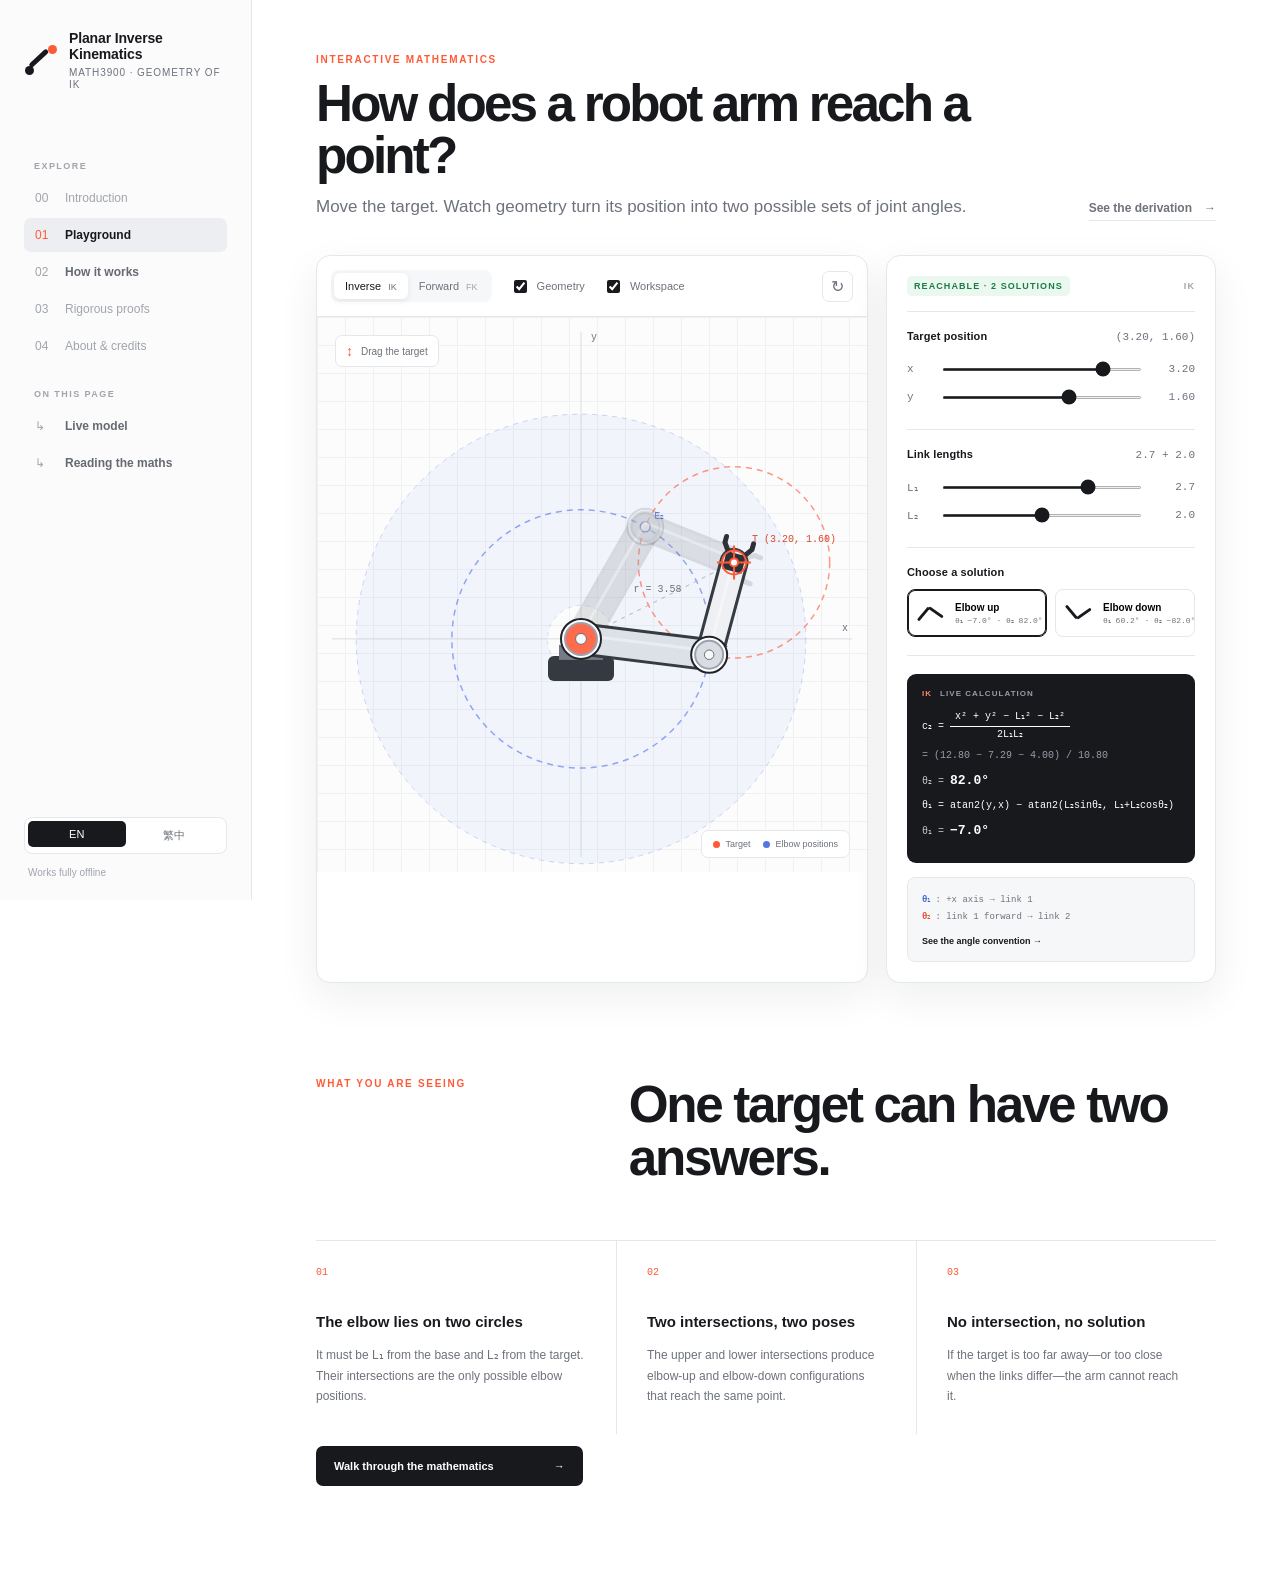
==== index.html @ 6d72e0db "Rebrand as Planar Inverse Kinematics" ====
<!doctype html>
<html lang="en">
<head>
  <meta charset="utf-8">
  <meta name="viewport" content="width=device-width, initial-scale=1">
  <meta name="description" content="An interactive bilingual introduction to forward and inverse kinematics for a 2-DOF planar robot arm.">
  <title>Planar Inverse Kinematics</title>
  <link rel="icon" href="assets/favicon.svg" type="image/svg+xml">
  <link rel="stylesheet" href="assets/styles.css">
</head>
<body data-page="playground">
  <a class="skip-link" href="#main">Skip to content</a>
  <button class="mobile-menu" id="mobileMenu" aria-label="Open navigation" aria-expanded="false">☰</button>
  <aside class="sidebar" id="sidebar">
    <a class="brand" href="index.html" aria-label="Planar Inverse Kinematics home">
      <span class="brand-mark" aria-hidden="true"><i></i><i></i><i></i></span>
      <span><strong data-i18n="brand">Planar Inverse Kinematics</strong><small>MATH3900 · GEOMETRY OF IK</small></span>
    </a>
    <nav class="nav" aria-label="Main navigation">
      <p data-i18n="navExplore">EXPLORE</p>
      <a href="introduction.html"><span>00</span><b><span data-lang-en>Introduction</span><span data-lang-zh>導論</span></b></a>
      <a class="active" href="index.html"><span>01</span><b data-i18n="navPlayground">Playground</b></a>
      <a href="guide.html"><span>02</span><b data-i18n="navGuide">How it works</b></a>
      <a href="proof.html"><span>03</span><b><span data-lang-en>Rigorous proofs</span><span data-lang-zh>嚴謹證明</span></b></a>
      <a href="about.html"><span>04</span><b><span data-lang-en>About &amp; credits</span><span data-lang-zh>關於與鳴謝</span></b></a>
      <p data-i18n="navOnPage">ON THIS PAGE</p>
      <a href="#playground"><span>↳</span><b data-i18n="navLiveModel">Live model</b></a>
      <a href="#reading"><span>↳</span><b data-i18n="navReading">Reading the maths</b></a>
    </nav>
    <div class="sidebar-foot">
      <button class="language-toggle" type="button" data-language-toggle aria-label="Switch language"><span class="selected">EN</span><span>繁中</span></button>
      <p data-i18n="offline">Works fully offline</p>
    </div>
  </aside>

  <main id="main" class="main">
    <header class="hero">
      <div>
        <p class="eyebrow" data-i18n="eyebrow">INTERACTIVE MATHEMATICS</p>
        <h1 data-i18n="homeTitle">How does a robot arm reach a point?</h1>
        <p class="lede" data-i18n="homeLede">Move the target. Watch geometry turn its position into two possible sets of joint angles.</p>
      </div>
      <a class="quiet-link" href="guide.html"><span data-i18n="learnLink">See the derivation</span> <span aria-hidden="true">→</span></a>
    </header>

    <section class="playground" id="playground" aria-label="Robot arm interactive playground">
      <div class="stage-card">
        <div class="stage-toolbar">
          <div class="mode-switch" role="group" aria-label="Kinematics mode">
            <button class="active" id="modeIK" type="button"><span data-i18n="ik">Inverse</span> <small>IK</small></button>
            <button id="modeFK" type="button"><span data-i18n="fk">Forward</span> <small>FK</small></button>
          </div>
          <label class="check-control"><input id="showGeometry" type="checkbox" checked><span data-i18n="geometry">Geometry</span></label>
          <label class="check-control"><input id="showWorkspace" type="checkbox" checked><span data-i18n="workspace">Workspace</span></label>
          <button class="icon-button" id="resetButton" type="button" title="Reset" aria-label="Reset playground">↻</button>
        </div>
        <div class="canvas-wrap" id="canvasWrap">
          <canvas id="robotCanvas" width="900" height="660" aria-label="Interactive two-link robot arm diagram"></canvas>
          <div class="drag-hint" id="dragHint"><span>↕</span> <span data-i18n="dragHint">Drag the target</span></div>
          <div class="canvas-legend">
            <span><i class="dot target"></i><span data-i18n="target">Target</span></span>
            <span><i class="dot elbow"></i><span data-i18n="elbowPositions">Elbow positions</span></span>
          </div>
        </div>
      </div>

      <aside class="control-card">
        <div class="status-line"><span class="status-pill" id="reachStatus" data-i18n="reachable">REACHABLE · 2 SOLUTIONS</span><span id="modeDescriptor">IK</span></div>

        <section class="control-section ik-controls">
          <div class="section-heading"><h2 data-i18n="targetPosition">Target position</h2><output id="targetPair">(3.20, 1.60)</output></div>
          <label class="range-row"><span>x</span><input id="targetX" type="range" min="-4.8" max="4.8" step="0.01" value="3.2"><output id="targetXValue">3.20</output></label>
          <label class="range-row"><span>y</span><input id="targetY" type="range" min="-4.2" max="4.8" step="0.01" value="1.6"><output id="targetYValue">1.60</output></label>
        </section>

        <section class="control-section fk-controls" hidden>
          <div class="section-heading"><h2 data-i18n="jointAngles">Joint angles</h2><output id="anglePair">(−20°, 75°)</output></div>
          <label class="range-row"><span>θ₁</span><input id="theta1" type="range" min="-180" max="180" step="1" value="-20"><output id="theta1Value">−20°</output></label>
          <label class="range-row"><span>θ₂</span><input id="theta2" type="range" min="-180" max="180" step="1" value="75"><output id="theta2Value">75°</output></label>
        </section>

        <section class="control-section">
          <div class="section-heading"><h2 data-i18n="linkLengths">Link lengths</h2><output id="lengthPair">2.7 + 2.0</output></div>
          <label class="range-row"><span>L₁</span><input id="length1" type="range" min="1.2" max="3.2" step="0.1" value="2.7"><output id="length1Value">2.7</output></label>
          <label class="range-row"><span>L₂</span><input id="length2" type="range" min="1.0" max="3.0" step="0.1" value="2.0"><output id="length2Value">2.0</output></label>
        </section>

        <section class="control-section solution-section ik-controls">
          <h2 data-i18n="chooseSolution">Choose a solution</h2>
          <div class="solution-toggle" role="group" aria-label="Inverse kinematics solution">
            <button class="active" id="elbowUp" type="button"><span class="mini-arm up" aria-hidden="true"></span><span><b data-i18n="elbowUp">Elbow up</b><small id="upAngles">θ₁ −6.7° · θ₂ 77.3°</small></span></button>
            <button id="elbowDown" type="button"><span class="mini-arm down" aria-hidden="true"></span><span><b data-i18n="elbowDown">Elbow down</b><small id="downAngles">θ₁ 59.8° · θ₂ −77.3°</small></span></button>
          </div>
        </section>

        <section class="formula-card" aria-live="polite">
          <div class="formula-label"><span id="formulaMode">IK</span><span data-i18n="liveCalculation">LIVE CALCULATION</span></div>
          <div id="ikFormula">
            <p>c₂ = <span class="fraction"><span>x² + y² − L₁² − L₂²</span><span>2L₁L₂</span></span></p>
            <p class="substitution" id="c2Substitution">= (12.80 − 7.29 − 4.00) / 10.80</p>
            <p class="result">θ₂ = <strong id="theta2Result">77.3°</strong></p>
            <p>θ₁ = atan2(y,x) − atan2(L₂sinθ₂, L₁+L₂cosθ₂)</p>
            <p class="result">θ₁ = <strong id="theta1Result">−6.7°</strong></p>
          </div>
          <div id="fkFormula" hidden>
            <p>x = L₁cosθ₁ + L₂cos(θ₁+θ₂)</p>
            <p class="substitution" id="xSubstitution"></p>
            <p>y = L₁sinθ₁ + L₂sin(θ₁+θ₂)</p>
            <p class="result">(x, y) = <strong id="xyResult"></strong></p>
          </div>
        </section>
        <div class="playground-angle-key">
          <p><b class="math-blue">θ₁</b><span data-lang-en>: +x axis → link 1</span><span data-lang-zh>：正 x 軸 → 第一段連桿</span></p>
          <p><b class="math-orange">θ₂</b><span data-lang-en>: link 1 forward → link 2</span><span data-lang-zh>：第一段向前方向 → 第二段連桿</span></p>
          <a href="guide.html#convention"><span data-lang-en>See the angle convention →</span><span data-lang-zh>查看完整角度定義 →</span></a>
        </div>
      </aside>
    </section>

    <section class="reading-section" id="reading">
      <div><p class="eyebrow" data-i18n="whatSeeing">WHAT YOU ARE SEEING</p><h2 data-i18n="oneTargetTitle">One target can have two answers.</h2></div>
      <div class="reading-grid">
        <article><span class="number">01</span><h3 data-i18n="circleOneTitle">The elbow lies on two circles</h3><p data-i18n="circleOneText">It must be L₁ from the base and L₂ from the target. Their intersections are the only possible elbow positions.</p></article>
        <article><span class="number">02</span><h3 data-i18n="circleTwoTitle">Two intersections, two poses</h3><p data-i18n="circleTwoText">The upper and lower intersections produce elbow-up and elbow-down configurations that reach the same point.</p></article>
        <article><span class="number">03</span><h3 data-i18n="circleThreeTitle">No intersection, no solution</h3><p data-i18n="circleThreeText">If the target is too far away—or too close when the links differ—the arm cannot reach it.</p></article>
      </div>
      <a class="primary-link" href="guide.html"><span data-i18n="walkthrough">Walk through the mathematics</span><span>→</span></a>
    </section>
  </main>

  <script src="assets/i18n.js"></script>
  <script src="assets/kinematics.js"></script>
  <script src="assets/playground.js"></script>
</body>
</html>
---- assets/styles.css ----
:root {
  --ink: #17191d;
  --muted: #6d727b;
  --line: #e5e7eb;
  --soft: #f6f7f8;
  --paper: #ffffff;
  --accent: #ff5a36;
  --accent-soft: #fff0eb;
  --blue: #5475e8;
  --blue-soft: #edf1ff;
  --sidebar: 252px;
  --radius: 14px;
  --shadow: 0 14px 40px rgba(20, 24, 35, .07);
  font-family: Inter, ui-sans-serif, -apple-system, BlinkMacSystemFont, "Segoe UI", sans-serif;
  color: var(--ink);
  background: var(--paper);
  font-synthesis: none;
}
* { box-sizing: border-box; }
html { scroll-behavior: smooth; }
body { margin: 0; min-width: 320px; background: var(--paper); }
[data-lang-zh] { display: none; }
html[lang^="zh"] [data-lang-en] { display: none; }
html[lang^="zh"] [data-lang-zh] { display: revert; }
html[lang^="en"] [data-lang-zh] { display: none; }
button, input { font: inherit; }
button, a { -webkit-tap-highlight-color: transparent; }
a { color: inherit; }
.skip-link { position: fixed; left: 12px; top: -80px; z-index: 100; padding: 10px 14px; background: var(--ink); color: white; border-radius: 7px; transition: top .2s; }
.skip-link:focus { top: 12px; }
.sidebar { position: fixed; inset: 0 auto 0 0; z-index: 20; width: var(--sidebar); display: flex; flex-direction: column; padding: 30px 24px 22px; border-right: 1px solid var(--line); background: #fbfbfc; }
.brand { display: flex; gap: 12px; align-items: center; text-decoration: none; line-height: 1.15; }
.brand strong { display: block; font-size: 14px; letter-spacing: -.01em; }
.brand small { display: block; margin-top: 5px; color: var(--muted); font-size: 10px; letter-spacing: .09em; }
.brand-mark { position: relative; display: block; width: 33px; height: 33px; flex: 0 0 33px; }
.brand-mark i { position: absolute; display: block; background: var(--ink); border-radius: 99px; }
.brand-mark i:nth-child(1) { width: 9px; height: 9px; left: 1px; bottom: 2px; }
.brand-mark i:nth-child(2) { width: 24px; height: 5px; left: 6px; bottom: 8px; transform: rotate(-43deg); transform-origin: left center; }
.brand-mark i:nth-child(3) { width: 9px; height: 9px; right: 0; top: 1px; background: var(--accent); }
.nav { margin-top: 45px; }
.nav p { margin: 26px 10px 10px; color: #a0a4ac; font-size: 9px; font-weight: 750; letter-spacing: .16em; }
.nav a { display: flex; align-items: center; gap: 12px; margin: 3px 0; padding: 10px 11px; color: #656a72; border-radius: 7px; text-decoration: none; font-size: 12px; }
.nav a span { width: 18px; color: #a0a4ac; font-weight: 500; }
.nav a b { font-weight: 600; }
.nav a:hover { color: var(--ink); background: #f0f1f3; }
.nav a.active { color: var(--ink); background: #eceef1; }
.nav a.active span { color: var(--accent); }
.sidebar-foot { margin-top: auto; }
.sidebar-foot p { margin: 13px 4px 0; color: #a0a4ac; font-size: 10px; }
.language-toggle { display: grid; grid-template-columns: 1fr 1fr; width: 100%; padding: 3px; border: 1px solid var(--line); border-radius: 8px; background: white; color: var(--muted); cursor: pointer; }
.language-toggle span { padding: 7px 4px; border-radius: 5px; font-size: 11px; }
.language-toggle .selected { background: var(--ink); color: white; }
.mobile-menu { display: none; position: fixed; top: 14px; left: 14px; z-index: 30; width: 40px; height: 40px; border: 1px solid var(--line); border-radius: 9px; background: white; cursor: pointer; }
.main { margin-left: var(--sidebar); min-height: 100vh; padding: 54px clamp(28px, 5vw, 76px) 80px; }
.hero { display: flex; align-items: flex-end; justify-content: space-between; gap: 34px; max-width: 1260px; margin: 0 auto 34px; }
.eyebrow { margin: 0 0 13px; color: var(--accent); font-size: 10px; font-weight: 800; letter-spacing: .17em; }
h1, h2, h3, p { margin-top: 0; }
h1 { margin-bottom: 12px; max-width: 760px; font-size: clamp(36px, 4vw, 59px); line-height: 1.01; letter-spacing: -.055em; }
.lede { max-width: 680px; margin-bottom: 0; color: var(--muted); font-size: 17px; line-height: 1.65; }
.quiet-link { display: inline-flex; gap: 12px; align-items: center; flex: 0 0 auto; padding-bottom: 5px; color: var(--muted); font-size: 12px; font-weight: 650; text-decoration: none; border-bottom: 1px solid var(--line); }
.quiet-link:hover { color: var(--ink); border-color: var(--ink); }
.playground { display: grid; grid-template-columns: minmax(0, 1.55fr) minmax(330px, .8fr); gap: 18px; max-width: 1260px; margin: 0 auto; }
.stage-card, .control-card { border: 1px solid var(--line); border-radius: var(--radius); background: white; overflow: hidden; box-shadow: var(--shadow); }
.stage-card { min-width: 0; }
.stage-toolbar { display: flex; gap: 18px; align-items: center; min-height: 61px; padding: 10px 14px; border-bottom: 1px solid var(--line); }
.mode-switch { display: flex; padding: 3px; border-radius: 8px; background: var(--soft); }
.mode-switch button { padding: 7px 11px; border: 0; border-radius: 6px; background: transparent; color: var(--muted); font-size: 11px; cursor: pointer; }
.mode-switch button small { margin-left: 4px; font-size: 9px; opacity: .6; }
.mode-switch button.active { background: white; color: var(--ink); box-shadow: 0 2px 6px rgba(0,0,0,.08); }
.check-control { display: flex; gap: 7px; align-items: center; color: var(--muted); font-size: 11px; cursor: pointer; }
.check-control input { accent-color: var(--ink); }
.icon-button { margin-left: auto; width: 31px; height: 31px; border: 1px solid var(--line); border-radius: 7px; background: white; color: var(--muted); cursor: pointer; }
.icon-button:hover { color: var(--ink); border-color: #b5b8bd; }
.canvas-wrap { position: relative; min-height: 555px; background-color: #fcfcfd; background-image: linear-gradient(#f0f1f3 1px, transparent 1px), linear-gradient(90deg, #f0f1f3 1px, transparent 1px); background-size: 28px 28px; }
#robotCanvas { display: block; width: 100%; height: 555px; touch-action: none; cursor: crosshair; }
.drag-hint { position: absolute; top: 18px; left: 18px; display: flex; gap: 8px; align-items: center; padding: 7px 10px; border: 1px solid var(--line); border-radius: 7px; background: rgba(255,255,255,.9); color: var(--muted); font-size: 10px; pointer-events: none; }
.drag-hint span:first-child { color: var(--accent); font-size: 14px; }
.canvas-legend { position: absolute; right: 17px; bottom: 14px; display: flex; gap: 13px; padding: 8px 11px; border: 1px solid var(--line); border-radius: 7px; background: rgba(255,255,255,.9); color: var(--muted); font-size: 9px; }
.canvas-legend > span { display: flex; gap: 5px; align-items: center; }
.dot { display: inline-block; width: 7px; height: 7px; border-radius: 50%; }
.dot.target { background: var(--accent); }
.dot.elbow { background: var(--blue); }
.control-card { padding: 20px; }
.status-line { display: flex; align-items: center; justify-content: space-between; padding-bottom: 15px; border-bottom: 1px solid var(--line); color: #a0a4ac; font-size: 9px; font-weight: 750; letter-spacing: .12em; }
.status-pill { padding: 5px 7px; border-radius: 5px; background: #eaf8ef; color: #1b7d43; }
.status-pill.unreachable { background: #fff0ec; color: #c94120; }
.status-pill.tangent { background: #fff7db; color: #946b00; }
.control-section { padding: 18px 0; border-bottom: 1px solid var(--line); }
.section-heading { display: flex; justify-content: space-between; align-items: baseline; margin-bottom: 12px; }
.section-heading h2, .control-section > h2 { margin: 0; font-size: 11px; letter-spacing: .01em; }
.section-heading output { color: var(--muted); font: 11px ui-monospace, SFMono-Regular, Menlo, monospace; }
.range-row { display: grid; grid-template-columns: 25px 1fr 47px; gap: 8px; align-items: center; min-height: 28px; color: var(--muted); font: 11px ui-monospace, SFMono-Regular, Menlo, monospace; }
.range-row output { text-align: right; }
input[type="range"] { width: 100%; height: 3px; accent-color: var(--ink); cursor: pointer; }
.solution-toggle { display: grid; grid-template-columns: 1fr 1fr; gap: 8px; margin-top: 11px; }
.solution-toggle button { display: flex; align-items: center; gap: 8px; min-width: 0; padding: 9px 8px; border: 1px solid var(--line); border-radius: 8px; background: white; text-align: left; cursor: pointer; }
.solution-toggle button.active { border-color: var(--ink); box-shadow: inset 0 0 0 1px var(--ink); }
.solution-toggle b { display: block; font-size: 10px; }
.solution-toggle small { display: block; margin-top: 3px; overflow: hidden; color: var(--muted); font: 8px ui-monospace, monospace; white-space: nowrap; text-overflow: ellipsis; }
.mini-arm { position: relative; width: 31px; height: 28px; flex: 0 0 31px; }
.mini-arm::before, .mini-arm::after { content: ""; position: absolute; left: 2px; bottom: 5px; width: 17px; height: 3px; border-radius: 4px; background: var(--ink); transform-origin: left; }
.mini-arm::before { transform: rotate(-50deg); }
.mini-arm::after { left: 13px; bottom: 18px; transform: rotate(35deg); }
.mini-arm.down { transform: scaleY(-1); }
.formula-card { margin-top: 18px; padding: 15px; border-radius: 9px; background: var(--ink); color: white; }
.formula-label { display: flex; gap: 8px; margin-bottom: 13px; color: #989da7; font-size: 8px; font-weight: 750; letter-spacing: .13em; }
.formula-label span:first-child { color: #ff856c; }
.formula-card p { margin: 7px 0; font: 10px/1.55 ui-monospace, SFMono-Regular, Menlo, monospace; }
.formula-card .substitution { color: #989da7; }
.formula-card .result { color: #c7cad0; }
.formula-card strong { color: white; font-size: 13px; }
.playground-angle-key { margin-top: 14px; padding: 13px 14px; border: 1px solid var(--line); border-radius: 8px; background: var(--soft); }
.playground-angle-key p { margin: 3px 0; color: var(--muted); font: 9px/1.55 ui-monospace, monospace; }
.playground-angle-key b { margin-right: 4px; }
.playground-angle-key a { display: inline-block; margin-top: 8px; color: var(--ink); font-size: 9px; font-weight: 700; text-decoration: none; }
.playground-angle-key a:hover { text-decoration: underline; }
.fraction { display: inline-flex; vertical-align: middle; flex-direction: column; text-align: center; line-height: 1.25; }
.fraction span:first-child { padding: 0 5px 2px; border-bottom: 1px solid currentColor; }
.fraction span:last-child { padding-top: 2px; }
.reading-section { max-width: 1260px; margin: 95px auto 0; }
.reading-section > div:first-child { display: grid; grid-template-columns: .65fr 1.35fr; align-items: start; gap: 30px; }
.reading-section h2 { max-width: 680px; margin: 0; font-size: clamp(30px, 4vw, 52px); line-height: 1.05; letter-spacing: -.045em; }
.reading-grid { display: grid; grid-template-columns: repeat(3, 1fr); gap: 0; margin-top: 55px; border-top: 1px solid var(--line); }
.reading-grid article { padding: 26px 30px 28px 0; }
.reading-grid article + article { padding-left: 30px; border-left: 1px solid var(--line); }
.reading-grid .number { display: block; margin-bottom: 35px; color: var(--accent); font: 10px ui-monospace, monospace; }
.reading-grid h3 { font-size: 15px; }
.reading-grid p { margin: 0; color: var(--muted); font-size: 12px; line-height: 1.7; }
.primary-link { display: inline-flex; gap: 60px; align-items: center; margin-top: 12px; padding: 14px 18px; background: var(--ink); color: white; border-radius: 7px; text-decoration: none; font-size: 11px; font-weight: 650; }
.primary-link:hover { background: #34373d; }

/* Introduction */
.intro-main { padding-top: 66px; }
.intro-hero, .intro-section, .intro-credits { max-width: 1100px; margin-right: auto; margin-left: auto; }
.intro-hero { display: grid; grid-template-columns: minmax(0, 1fr) minmax(420px, .92fr); gap: clamp(38px, 6vw, 76px); align-items: center; padding-bottom: 82px; border-bottom: 1px solid var(--line); }
.intro-hero h1 { max-width: 690px; font-size: clamp(43px, 5vw, 66px); }
.intro-hero .lede { font-size: 16px; }
.intro-actions { display: flex; flex-wrap: wrap; gap: 18px; align-items: center; margin-top: 29px; }
.intro-actions .primary-link { margin-top: 0; }
.intro-actions .quiet-link { padding: 13px 2px 8px; }
.intro-hero-media { overflow: hidden; margin: 0; border: 1px solid var(--line); border-radius: 14px; background: white; box-shadow: var(--shadow); }
.intro-hero-media img { display: block; width: 100%; aspect-ratio: 16 / 10; object-fit: cover; }
.intro-hero-media figcaption, .scope-figure figcaption { padding: 13px 16px; color: var(--muted); font-size: 9px; line-height: 1.55; }
.intro-section { padding: 88px 0; border-bottom: 1px solid var(--line); }
.intro-section-heading { max-width: 800px; margin-bottom: 40px; }
.intro-section-heading h2, .scope-copy h2 { margin: 0; font-size: clamp(31px, 4vw, 48px); line-height: 1.06; letter-spacing: -.045em; }
.why-grid { display: grid; grid-template-columns: repeat(3, 1fr); border-top: 1px solid var(--line); }
.why-grid article { padding: 25px 28px 3px 0; }
.why-grid article + article { padding-left: 28px; border-left: 1px solid var(--line); }
.intro-number { display: block; margin-bottom: 38px; color: var(--accent); font: 10px ui-monospace, monospace; }
.why-grid h3 { font-size: 16px; }
.why-grid p { color: var(--muted); font-size: 12px; line-height: 1.72; }
.kinematics-compare { display: grid; grid-template-columns: 1fr 1fr; gap: 16px; }
.kinematics-card { position: relative; overflow: hidden; padding: 29px; border: 1px solid var(--line); border-radius: 12px; background: white; box-shadow: var(--shadow); }
.kinematics-card::before { content: ""; position: absolute; inset: 0 auto 0 0; width: 3px; background: var(--blue); }
.kinematics-card.ik-card::before { background: var(--accent); }
.kinematics-tag { display: inline-block; margin-bottom: 29px; color: var(--muted); font-size: 8px; font-weight: 800; letter-spacing: .13em; }
.kinematics-card h3 { font-size: 25px; letter-spacing: -.035em; }
.kinematics-card .mapping { display: flex; gap: 17px; align-items: center; margin: 24px 0; padding: 21px; border-radius: 9px; background: var(--soft); }
.kinematics-card .mapping b { font: 16px Georgia, serif; }
.kinematics-card .mapping span { color: var(--accent); }
.kinematics-card > p:not(.question) { color: var(--muted); font-size: 12px; line-height: 1.72; }
.kinematics-card .question { margin: 25px 0 0; padding-top: 16px; border-top: 1px solid var(--line); font: 13px Georgia, serif; }
.ik-importance { margin-top: 17px; padding: 22px 25px; border-left: 3px solid #7b5bc7; background: #f7f4fd; }
.ik-importance strong { font-size: 13px; }
.ik-importance p { max-width: 900px; margin: 8px 0 0; color: #655c79; font-size: 12px; line-height: 1.7; }
.robot-workflow { display: grid; grid-template-columns: 1fr auto 1fr auto 1fr auto 1fr auto 1fr; gap: 9px; align-items: center; }
.robot-workflow > i { color: #afb3ba; font-style: normal; }
.robot-workflow article { min-height: 145px; padding: 17px; border: 1px solid var(--line); border-radius: 9px; background: white; }
.robot-workflow article.active { border-color: #f2b8aa; background: #fff7f5; }
.robot-workflow article > span { display: grid; place-items: center; width: 23px; height: 23px; margin-bottom: 20px; border-radius: 50%; background: var(--soft); color: var(--muted); font: 9px ui-monospace, monospace; }
.robot-workflow article.active > span { background: var(--accent-soft); color: var(--accent); }
.robot-workflow small { display: block; margin-bottom: 6px; color: var(--accent); font-size: 7px; font-weight: 800; letter-spacing: .12em; }
.robot-workflow b { display: block; min-height: 31px; font-size: 11px; line-height: 1.35; }
.robot-workflow code { display: block; margin-top: 10px; color: var(--muted); font-size: 8px; line-height: 1.45; }
.scope-section { display: grid; grid-template-columns: minmax(360px, .85fr) minmax(0, 1.15fr); gap: clamp(45px, 7vw, 85px); align-items: center; }
.scope-figure { overflow: hidden; margin: 0; border: 1px solid var(--line); border-radius: 13px; background: white; box-shadow: var(--shadow); }
.scope-figure img { display: block; width: 100%; aspect-ratio: 4 / 3; object-fit: contain; background: #fff; }
.scope-copy > p:not(.eyebrow) { color: var(--muted); font-size: 13px; line-height: 1.72; }
.scope-copy h2 { margin-bottom: 21px; }
.scope-list { margin-top: 27px; border-top: 1px solid var(--line); }
.scope-list article { display: grid; grid-template-columns: 145px 1fr; gap: 22px; padding: 17px 0; border-bottom: 1px solid var(--line); }
.scope-list b { font-size: 10px; }
.scope-list p { margin: 0; color: var(--muted); font-size: 11px; line-height: 1.6; }
.closing-actions { margin-top: 29px; }
.intro-credits { display: flex; justify-content: space-between; gap: 35px; align-items: flex-start; padding: 29px 0 15px; }
.intro-credits p { max-width: 760px; margin: 0; color: var(--muted); font-size: 8px; line-height: 1.6; }
.intro-credits a { color: var(--ink); }
.intro-credits > a { flex: 0 0 auto; font-size: 9px; font-weight: 750; text-decoration: none; }

/* Notebook */
.article-main { padding-top: 66px; }
.article-hero, .notebook { max-width: 1040px; margin: 0 auto; }
.article-hero { padding-bottom: 47px; border-bottom: 1px solid var(--line); }
.article-hero h1 { max-width: 820px; }
.given-strip { display: flex; align-items: center; flex-wrap: wrap; gap: 22px; margin-top: 30px; padding: 13px 17px; border: 1px solid var(--line); border-radius: 8px; background: var(--soft); font: 11px ui-monospace, monospace; }
.given-strip > span { color: var(--accent); font-size: 9px; font-weight: 800; letter-spacing: .13em; }
.logic-flow { display: grid; grid-template-columns: 1fr auto 1fr auto 1fr auto 1fr; gap: 10px; align-items: center; margin-top: 16px; }
.logic-flow > span { color: #a1a6ae; }
.logic-flow > div { min-width: 0; padding: 13px 15px; border: 1px solid var(--line); border-radius: 8px; background: white; }
.logic-flow small { display: block; margin-bottom: 5px; color: var(--accent); font-size: 8px; font-weight: 800; letter-spacing: .13em; }
.logic-flow strong { display: block; overflow: hidden; font: 11px ui-monospace, monospace; white-space: nowrap; text-overflow: ellipsis; }
.logic-section { display: grid; grid-template-columns: minmax(0, .92fr) minmax(420px, 1.08fr); gap: clamp(42px, 7vw, 86px); align-items: center; padding: 88px 0; border-bottom: 1px solid var(--line); }
.section-copy h2, .section-intro h2 { margin-bottom: 20px; font-size: clamp(28px, 3.4vw, 42px); line-height: 1.08; letter-spacing: -.045em; }
.section-copy > p:not(.step-label), .section-intro > p:not(.step-label), .derivation-copy > p { color: var(--muted); font-size: 14px; line-height: 1.75; }
.section-copy em { color: var(--ink); font-family: Georgia, serif; }
.diagram-key { display: flex; flex-wrap: wrap; gap: 9px 18px; margin-top: 24px; }
.diagram-key span { display: inline-flex; align-items: center; gap: 7px; color: var(--muted); font: 10px ui-monospace, monospace; }
.diagram-key i { display: inline-block; width: 22px; height: 4px; border-radius: 3px; }
.diagram-key .key-blue { background: #5475e8; }
.diagram-key .key-orange { background: #ff5a36; }
.diagram-key .key-purple { background: #7b5bc7; }
.diagram-rule { max-width: 660px; margin-top: 14px; padding-left: 13px; border-left: 2px solid var(--line); font-size: 11px !important; }
.math-blue { color: #3f61d6; }
.math-orange { color: #e24a2b; }
.math-purple { color: #6e4eb6; }
.known-unknown { display: grid; grid-template-columns: 1fr 1fr; gap: 9px; margin: 25px 0; }
.known-unknown div { padding: 14px; border: 1px solid var(--line); border-radius: 8px; background: var(--soft); }
.known-unknown small { display: block; margin-bottom: 7px; color: var(--accent); font-size: 8px; font-weight: 800; letter-spacing: .13em; }
.known-unknown b { font: 11px ui-monospace, monospace; }
.angle-convention-section { padding: 78px 0 90px; border-bottom: 1px solid var(--line); }
.angle-convention-section .section-intro { margin-bottom: 32px; }
.angle-definition-grid { display: grid; grid-template-columns: 1fr 1fr; gap: 16px; }
.angle-definition-card canvas { min-height: 0; border-bottom: 1px solid var(--line); }
.angle-definition-copy { padding: 23px 24px 25px; }
.angle-definition-copy h3 { margin-bottom: 17px; font-size: 16px; line-height: 1.35; }
.angle-definition-copy dl { display: grid; grid-template-columns: 1fr 1fr; gap: 8px; margin: 0 0 18px; }
.angle-definition-copy dl div { padding: 12px; border: 1px solid var(--line); border-radius: 7px; background: var(--soft); }
.angle-definition-copy dt { margin-bottom: 6px; color: var(--muted); font-size: 8px; font-weight: 800; letter-spacing: .1em; text-transform: uppercase; }
.angle-definition-copy dd { margin: 0; color: var(--ink); font: 11px ui-monospace, monospace; }
.angle-definition-copy p { margin: 0; color: var(--muted); font-size: 11px; line-height: 1.7; }
.orientation-equation { display: flex; justify-content: center; gap: 13px; align-items: center; margin: 16px 0; padding: 17px; border: 1px solid #dcd3f2; border-radius: 9px; background: #f7f4fd; color: #655c79; font-size: 12px; }
.orientation-equation strong { color: #6e4eb6; font: 16px Georgia, serif; }
.angle-range-note { display: grid; grid-template-columns: 1fr 1fr; gap: 1px; overflow: hidden; border: 1px solid var(--line); border-radius: 10px; background: var(--line); }
.angle-range-note > div { padding: 21px 23px; background: var(--soft); }
.angle-range-note strong { display: block; margin-bottom: 8px; font-size: 12px; }
.angle-range-note p { margin: 0; color: var(--muted); font-size: 11px; line-height: 1.65; }
.side-key { display: grid; gap: 9px; margin-top: 22px; }
.side-key span { display: flex; align-items: center; gap: 9px; color: var(--muted); font: 10px ui-monospace, monospace; }
.side-key i { display: inline-block; width: 20px; height: 4px; border-radius: 3px; }
.side-key .blue { background: var(--blue); }.side-key .orange { background: var(--accent); }.side-key .dark { background: var(--ink); }
.reachability-strip { display: grid; grid-template-columns: .9fr 1.1fr; gap: 60px; align-items: center; margin: 0 -30px; padding: 42px 30px; border-bottom: 1px solid var(--line); background: var(--soft); }
.reachability-strip h2 { margin: 0; font-size: clamp(25px, 3vw, 36px); letter-spacing: -.04em; }
.reachability-strip p:not(.eyebrow) { margin-bottom: 14px; color: var(--muted); font-size: 12px; line-height: 1.65; }
.reachability-strip .condition { margin: 0 0 10px; padding: 14px; font-size: 15px; }
.reachability-strip output { display: block; color: #1b7d43; font: 11px ui-monospace, monospace; text-align: center; }
.reach-result { padding: 20px; border: 1px solid #cde9d7; border-radius: 10px; background: #f2fbf5; }
.reach-result strong { display: block; margin-bottom: 7px; color: #16733b; font-size: 15px; }
.reach-result p { margin-bottom: 14px !important; }
.reach-result.unreachable { border-color: #f2c9be; background: #fff4f1; }
.reach-result.unreachable strong, .reach-result.unreachable output { color: #c94120; }
.reach-result.unreachable .condition { background: #51291f; }
.explanation-section { padding: 90px 0; border-bottom: 1px solid var(--line); }
.section-intro { max-width: 760px; margin-bottom: 46px; }
.paired-diagrams { display: grid; grid-template-columns: 1fr 1fr; gap: 16px; }
.mini-diagram canvas { min-height: 0; }
.angle-relation { display: flex; justify-content: center; align-items: center; gap: 30px; margin: 28px 0 60px; padding: 18px; border: 1px solid var(--line); border-radius: 9px; background: var(--soft); font: 15px Georgia, serif; }
.angle-relation strong { color: var(--accent); }
.derivation-grid { display: grid; grid-template-columns: 1fr 1fr; gap: 28px; }
.derivation-copy { padding: 28px; border: 1px solid var(--line); border-radius: 11px; }
.derivation-copy h3 { margin-bottom: 13px; font-size: 17px; }
.derivation-copy .math-block { margin-bottom: 0; }
.constraint-question { margin: -10px 0 24px; padding: 19px 21px; border: 1px solid var(--line); border-radius: 10px; background: var(--soft); }
.constraint-label { display: block; margin-bottom: 10px; color: var(--accent); font-size: 8px; font-weight: 800; letter-spacing: .13em; }
.constraint-question > div { display: flex; flex-wrap: wrap; gap: 9px 13px; align-items: baseline; font: 13px ui-monospace, monospace; }
.constraint-question strong { margin-right: 5px; color: var(--ink); }
.circle-sequence { display: grid; grid-template-columns: 1fr 1fr; gap: 16px; }
.circle-sequence .demo-title { padding: 0 12px; }
.constraint-copy { padding: 20px 20px 2px; }
.constraint-copy h3 { margin-bottom: 9px; font-size: 15px; line-height: 1.25; }
.constraint-copy p { min-height: 63px; margin-bottom: 0; color: var(--muted); font-size: 11px; line-height: 1.65; }
.constraint-card canvas { min-height: 0; }
.constraint-result { min-height: 58px; line-height: 1.55; }
.intersection-card { display: grid; grid-column: 1 / -1; grid-template-columns: minmax(260px, .72fr) minmax(420px, 1.28fr); align-items: stretch; }
.intersection-card .demo-title { grid-column: 1 / -1; }
.intersection-copy-column { display: flex; grid-column: 1; grid-row: 2; flex-direction: column; justify-content: center; }
.intersection-card .constraint-copy { padding: 32px 28px 8px; }
.intersection-card .constraint-copy p { min-height: 0; }
.intersection-card canvas { grid-column: 2; grid-row: 2; align-self: center; }
.intersection-card .constraint-result { margin-top: 8px; padding: 15px 28px 28px; border-top: 1px solid var(--line); }
.intersection-conclusion { margin-top: 18px; padding: 21px 24px; border-left: 3px solid #7b5bc7; background: var(--soft); font: 14px ui-monospace, monospace; }
.intersection-conclusion > strong { margin: 0 9px; color: #9a9fa7; }
.intersection-conclusion > p { margin: 12px 0 0; color: var(--muted); font: 12px/1.65 Inter, ui-sans-serif, sans-serif; }
.shoulder-steps { border-top: 1px solid var(--line); }
.mini-lesson { display: grid; grid-template-columns: minmax(0, .86fr) minmax(400px, 1.14fr); gap: clamp(38px, 6vw, 76px); align-items: center; padding: 54px 0; border-bottom: 1px solid var(--line); }
.mini-copy { position: relative; }
.lesson-number { display: grid; place-items: center; width: 28px; height: 28px; margin-bottom: 20px; border-radius: 50%; background: var(--accent-soft); color: var(--accent); font: 700 10px ui-monospace, monospace; }
.mini-copy h3 { margin-bottom: 14px; font-size: clamp(21px, 2.5vw, 29px); line-height: 1.12; letter-spacing: -.035em; }
.mini-copy > p { color: var(--muted); font-size: 13px; line-height: 1.72; }
.mini-copy .math-block { margin: 23px 0; }
.branch-note { padding: 12px 14px; border-left: 2px solid var(--blue); background: var(--blue-soft); color: #536083 !important; font-size: 11px !important; }
.notebook-step { display: grid; grid-template-columns: minmax(0, .9fr) minmax(400px, 1.1fr); gap: clamp(40px, 7vw, 90px); align-items: center; padding: 86px 0; border-bottom: 1px solid var(--line); }
.step-label { display: flex; gap: 10px; align-items: center; margin-bottom: 19px; color: var(--muted); font-size: 9px; font-weight: 750; letter-spacing: .13em; }
.step-label span:first-child { color: var(--accent); }
.step-copy h2 { margin-bottom: 18px; font-size: clamp(27px, 3vw, 39px); line-height: 1.08; letter-spacing: -.04em; }
.step-copy > p:not(.step-label) { color: var(--muted); font-size: 14px; line-height: 1.75; }
.math-block { margin: 28px 0; padding: 21px 22px; border-left: 3px solid var(--accent); background: var(--soft); }
.math-block p { margin: 5px 0; font: 16px/1.55 Georgia, "Times New Roman", serif; }
.math-block .calculation { color: var(--muted); font-size: 13px; }
.math-block .boxed { display: inline-block; margin-top: 12px; padding: 4px 9px; border: 1px solid #bfc3c9; background: white; font-weight: 700; }
.math-block.compact p:nth-child(2) { padding-left: 24px; }
.note { margin-top: 25px; padding-left: 13px; border-left: 1px solid var(--line); }
.note b { font-size: 10px; }
.note p { margin: 4px 0 0; color: var(--muted); font-size: 11px; line-height: 1.65; }
.demo-card { overflow: hidden; border: 1px solid var(--line); border-radius: 12px; background: #fcfcfd; box-shadow: var(--shadow); }
.demo-title { display: flex; justify-content: space-between; align-items: center; min-height: 46px; padding: 0 15px; border-bottom: 1px solid var(--line); color: var(--muted); font-size: 8px; font-weight: 750; letter-spacing: .13em; }
.demo-title output { color: var(--ink); font: 10px ui-monospace, monospace; letter-spacing: 0; }
.demo-title button { padding: 6px 10px; border: 1px solid var(--line); border-radius: 6px; background: white; color: var(--ink); font-size: 9px; cursor: pointer; }
.demo-card canvas { display: block; width: 100%; height: auto; min-height: 300px; touch-action: none; }
.demo-card > p { margin: 0; padding: 12px 15px; border-top: 1px solid var(--line); color: var(--muted); font-size: 10px; }
.angle-stats { display: grid; grid-template-columns: 1fr 1fr; border-top: 1px solid var(--line); }
.angle-stats span { padding: 12px 15px; color: var(--muted); font: 10px ui-monospace, monospace; }
.angle-stats span + span { border-left: 1px solid var(--line); }
.angle-stats b { color: var(--ink); }
.solution-equations { margin-top: 30px; border-top: 1px solid var(--line); }
.solution-equations div { padding: 15px 0; border-bottom: 1px solid var(--line); }
.solution-equations span { display: block; margin-bottom: 5px; color: var(--accent); font-size: 9px; font-weight: 750; text-transform: uppercase; }
.solution-equations b { font: 11px ui-monospace, monospace; }
.edge-cases { padding: 90px 0 40px; }
.edge-cases h2 { max-width: 620px; font-size: clamp(30px, 4vw, 45px); letter-spacing: -.045em; }
.case-grid { display: grid; grid-template-columns: repeat(3, 1fr); gap: 14px; margin-top: 38px; }
.case-grid article { padding: 24px; border: 1px solid var(--line); border-radius: 10px; }
.case-icon { display: grid; place-items: center; width: 33px; height: 33px; margin-bottom: 30px; border-radius: 50%; font: 12px ui-monospace, monospace; }
.case-icon.no { background: var(--accent-soft); color: var(--accent); }
.case-icon.one { background: #fff7db; color: #946b00; }
.case-icon.two { background: var(--blue-soft); color: var(--blue); }
.case-grid h3 { font-size: 14px; }
.case-grid p { margin: 0; color: var(--muted); font-size: 11px; line-height: 1.7; }
.condition { margin-top: 14px; padding: 20px; border-radius: 9px; background: var(--ink); color: white; text-align: center; font: 16px Georgia, serif; }
.article-footer { display: flex; justify-content: space-between; gap: 30px; align-items: center; margin-top: 55px; padding-top: 25px; border-top: 1px solid var(--line); color: var(--muted); font-size: 10px; }
.article-footer a { color: var(--ink); text-decoration: none; font-weight: 650; }
.article-footer p { margin: 0; }

/* Rigorous proof notebook */
.proof-main { min-width: 0; padding-top: 66px; overflow-x: clip; }
.proof-hero, .proof-notebook { width: 100%; min-width: 0; max-width: 1100px; margin-right: auto; margin-left: auto; }
.proof-hero { padding-bottom: 58px; border-bottom: 1px solid var(--line); }
.proof-hero h1 { max-width: 900px; }
.proof-hero .lede { max-width: 850px; margin-bottom: 9px; }
.proof-route { display: flex; align-items: center; gap: 15px; margin-top: 29px; }
.proof-route > span { min-width: 205px; padding: 14px 17px; border: 1px solid var(--line); border-radius: 9px; background: var(--soft); }
.proof-route b, .proof-route small { display: block; }
.proof-route b { font-size: 11px; }
.proof-route small { margin-top: 5px; color: var(--muted); font-size: 9px; }
.proof-route > i { color: #aaaeb5; font-style: normal; }
.proof-section { width: 100%; min-width: 0; max-width: 100%; padding: 86px 0; border-bottom: 1px solid var(--line); }
.proof-section-heading { max-width: 880px; margin-bottom: 38px; }
.proof-section-heading h2 { margin-bottom: 15px; font-size: clamp(31px, 4vw, 49px); line-height: 1.08; letter-spacing: -.048em; }
.proof-section-heading > p:not(.step-label) { color: var(--muted); font-size: 13px; line-height: 1.72; }
.background-grid { display: grid; grid-template-columns: repeat(3, 1fr); gap: 13px; }
.background-grid article { padding: 23px; border: 1px solid var(--line); border-radius: 10px; background: white; }
.background-grid article > span { display: grid; place-items: center; width: 32px; height: 32px; margin-bottom: 29px; border-radius: 50%; background: var(--soft); color: var(--accent); font: 13px Georgia, serif; }
.background-grid h3 { font-size: 14px; }
.background-grid p { margin: 0; color: var(--muted); font-size: 11px; line-height: 1.7; }
.assumption-strip { display: flex; flex-wrap: wrap; gap: 10px; margin-top: 14px; padding: 13px 15px; border-radius: 8px; background: var(--ink); color: white; font: 9px ui-monospace, monospace; }
.assumption-strip strong { margin-right: 8px; color: #ff8a71; letter-spacing: .1em; text-transform: uppercase; }
.assumption-strip span + span::before { content: "·"; margin-right: 10px; color: #717680; }
.definition-grid { display: grid; grid-template-columns: repeat(4, 1fr); gap: 1px; overflow: hidden; margin-bottom: 17px; border: 1px solid var(--line); border-radius: 10px; background: var(--line); }
.definition-grid article { min-height: 151px; padding: 20px; background: var(--soft); }
.definition-grid small { color: var(--accent); font: 11px Georgia, serif; }
.definition-grid h3 { margin: 24px 0 9px; font-size: 13px; }
.definition-grid p { margin: 0; color: var(--muted); font-size: 10px; line-height: 1.6; }
.mapping-panel { display: grid; grid-template-columns: repeat(3, 1fr); min-width: 0; max-width: 100%; overflow: hidden; margin: 28px 0; border: 1px solid var(--line); border-radius: 12px; background: #fcfcfd; box-shadow: var(--shadow); }
.mapping-heading { padding: 15px 18px; border-bottom: 1px solid var(--line); color: var(--muted); font-size: 9px; font-weight: 750; letter-spacing: .1em; text-align: center; text-transform: uppercase; }
.mapping-heading + .mapping-heading { border-left: 1px solid var(--line); }
.mapping-svg { grid-column: 1 / -1; display: block; width: 100%; height: auto; }
.mapping-svg ellipse { fill: #fff; stroke: #d7d9de; stroke-width: 1.5; }
.mapping-svg circle { fill: white; stroke: var(--blue); stroke-width: 3; }
.mapping-svg line { stroke: #8b9098; stroke-width: 1.5; marker-end: url(#proofArrow); }
.mapping-svg text { fill: #747983; font: 11px ui-monospace, monospace; text-anchor: middle; }
.mapping-panel > p { grid-column: 1 / -1; margin: 0; padding: 16px 20px; border-top: 1px solid var(--line); color: var(--muted); font-size: 11px; line-height: 1.7; }
.theorem-box { margin: 38px 0 20px; padding: 28px 31px; border: 1px solid #d8ddea; border-left: 4px solid var(--blue); border-radius: 10px; background: #f7f9ff; }
.theorem-box.accent { border-color: #f1c7bd; border-left-color: var(--accent); background: #fff8f6; }
.theorem-label { display: block; margin-bottom: 19px; color: var(--blue); font-size: 8px; font-weight: 800; letter-spacing: .17em; }
.theorem-box.accent .theorem-label { color: var(--accent); }
.theorem-box h3 { margin-bottom: 12px; font: 21px/1.3 Georgia, "Times New Roman", serif; }
.theorem-box p { margin: 4px 0; color: #4f5664; font: 14px/1.72 Georgia, "Times New Roman", serif; }
.theorem-box p math { margin: 0 .08em; font-family: "STIX Two Math", "Cambria Math", "Times New Roman", serif; font-size: 1.04em; white-space: nowrap; }
.proof-columns { display: grid; grid-template-columns: 1fr 1fr; gap: 14px; }
.formal-proof { padding: 24px; border: 1px solid var(--line); border-radius: 10px; }
.proof-direction { display: inline-block; margin-bottom: 12px; color: var(--accent); font-size: 9px; font-weight: 800; letter-spacing: .1em; text-transform: uppercase; }
.formal-proof ol { margin: 0; padding-left: 21px; }
.formal-proof li { padding: 6px 0 6px 5px; color: var(--muted); font-size: 11px; line-height: 1.65; }
.formal-proof li::marker { color: var(--ink); font: 9px ui-monospace, monospace; }
.rigour-note { margin-top: 15px; padding: 16px 18px; border-left: 2px solid #7b5bc7; background: #f7f4fd; color: #625b72; font-size: 11px; line-height: 1.7; }
.robot-map-grid { display: grid; grid-template-columns: minmax(260px, .72fr) minmax(0, 1.28fr); gap: 12px; }
.robot-map-grid > p { margin: 0; padding: 20px; border: 1px solid var(--line); border-radius: 8px; color: var(--muted); font-size: 11px; line-height: 1.7; }
.math-display { min-width: 0; overflow-x: auto; padding: 22px 25px; border: 1px solid #eceef1; border-left: 3px solid var(--accent); border-radius: 0 8px 8px 0; background: #fafafb; color: #202228; font: 16px/1.65 "STIX Two Math", "Cambria Math", "Times New Roman", serif; }
.math-display math, .equivalence-chain math { font-family: "STIX Two Math", "Cambria Math", "Times New Roman", serif; font-size: 1.08em; }
.math-display math[display="block"], .equivalence-chain math[display="block"] { display: inline-block; width: auto; min-width: 0; margin: 0; white-space: nowrap; }
.math-derivation math[display="block"] { text-align: left; }
.centered-formula { text-align: center; }
.matrix-display math { min-width: max-content; }
.math-display.large { display: flex; align-items: center; font-size: 23px; }
.column-vector { position: relative; display: inline-grid; gap: 5px; margin-left: 13px; padding: 2px 12px; vertical-align: middle; font-size: 14px; }
.column-vector::before, .column-vector::after { content: ""; position: absolute; inset-block: 0; width: 6px; border-block: 1px solid currentColor; }
.column-vector::before { left: 0; border-left: 1px solid currentColor; }
.column-vector::after { right: 0; border-right: 1px solid currentColor; }
.preimage-example { display: grid; grid-template-columns: 1fr auto auto auto 1fr; gap: 17px; align-items: center; margin-top: 24px; padding: 24px; border: 1px solid var(--line); border-radius: 11px; }
.preimage-example > div { display: grid; grid-template-columns: auto 1fr; gap: 2px 9px; align-items: center; }
.preimage-example > div:last-child { text-align: right; }
.preimage-example small { grid-column: 2; color: var(--muted); font-size: 9px; }
.branch-dot { display: inline-block; width: 10px; height: 10px; border-radius: 50%; }
.branch-dot.up { background: var(--blue); }.branch-dot.down { background: var(--accent); }
.preimage-example > span { color: var(--muted); font: 12px Georgia, serif; }
.preimage-example > strong { font: 18px Georgia, serif; }
.proof-consequence { margin: 15px 0 0; padding: 21px 24px; background: var(--ink); color: #e5e6e9; font-size: 12px; line-height: 1.72; }
.proof-chain { margin-top: 20px; border-top: 1px solid var(--line); }
.proof-chain > article { position: relative; display: grid; grid-template-columns: minmax(250px, .72fr) minmax(0, 1.28fr); gap: 26px 48px; padding: 42px 0 42px 54px; border-bottom: 1px solid var(--line); }
.proof-chain h3 { grid-column: 1; margin: 3px 0 0; font-size: 18px; line-height: 1.35; }
.proof-chain .math-display, .proof-chain .equivalence-chain { grid-column: 2; grid-row: 1 / span 2; }
.proof-chain .chain-math-stack { display: grid; grid-column: 2; grid-row: 1 / span 2; gap: 10px; min-width: 0; }
.proof-chain .chain-math-stack .math-display, .proof-chain .chain-math-stack .equivalence-chain { grid-column: auto; grid-row: auto; }
.proof-chain > article > p { grid-column: 1; margin: 0; color: var(--muted); font-size: 11px; line-height: 1.7; }
.proof-chain > article:nth-child(4) .math-display { grid-row: 1 / span 3; }
.proof-chain > article:nth-child(4) > p:nth-of-type(2) { grid-column: 2; grid-row: 4; }
.proof-chain > article:nth-child(4) > .math-display:last-child { grid-column: 2; grid-row: 5; }
.chain-number { position: absolute; top: 43px; left: 0; display: grid; place-items: center; width: 30px; height: 30px; border-radius: 50%; background: var(--accent-soft); color: var(--accent); font: 700 10px ui-monospace, monospace; }
.math-display.aligned { display: grid; gap: 5px; }
.math-display.aligned > span + span { padding-left: 18px; }
.equivalence-chain { display: flex; flex-direction: column; align-items: center; justify-content: center; gap: 10px; padding: 22px 25px; border: 1px solid #eceef1; border-left: 3px solid var(--accent); border-radius: 0 8px 8px 0; background: #fafafb; font: 15px "STIX Two Math", "Cambria Math", "Times New Roman", serif; text-align: center; }
.equivalence-chain math { width: auto; }
.equivalence-chain b { color: var(--accent); }
.math-split { display: flex; flex-wrap: wrap; gap: 12px 24px; align-items: center; }
.math-split > math { width: auto; flex: 0 0 auto; }
.boxed-inline { display: inline-flex; align-items: center; margin-left: 0; padding: 8px 12px; border: 1px solid #cfd2d8; border-radius: 5px; background: white; }
.boxed-inline math { width: auto; white-space: nowrap; }
.final-formula { font-size: 15px; }
.qed-box { display: flex; gap: 20px; align-items: center; margin-top: 20px; padding: 20px 24px; border: 1px solid #cbe6d3; border-radius: 9px; background: #f2faf4; }
.qed-box strong { color: #18733c; font-size: 24px; }
.qed-box p { margin: 0; color: #476451; font-size: 11px; line-height: 1.68; }
.classification-table-wrap { width: 100%; min-width: 0; max-width: 100%; overflow-x: auto; border: 1px solid var(--line); border-radius: 11px; }
.classification-table { width: 100%; border-collapse: collapse; font-size: 11px; }
.classification-table th { padding: 13px 17px; background: var(--soft); color: var(--muted); font-size: 8px; letter-spacing: .12em; text-align: left; text-transform: uppercase; }
.classification-table td { padding: 17px; border-top: 1px solid var(--line); color: var(--muted); line-height: 1.55; }
.classification-table td:first-child { color: var(--ink); font: 12px Georgia, serif; }
.classification-table td:last-child { width: 120px; color: var(--ink); font-size: 18px; text-align: center; }
.proof-demo-layout { display: grid; grid-template-columns: minmax(310px, .78fr) minmax(440px, 1.22fr); gap: 36px; align-items: center; margin-top: 50px; }
.proof-demo-copy h3 { font-size: 21px; line-height: 1.25; }
.proof-demo-copy > p { color: var(--muted); font-size: 12px; line-height: 1.7; }
.proof-controls { margin-top: 23px; border-top: 1px solid var(--line); }
.proof-controls label { display: grid; grid-template-columns: 25px 1fr 44px; gap: 9px; align-items: center; padding: 10px 0; border-bottom: 1px solid var(--line); color: var(--muted); font: 10px ui-monospace, monospace; }
.proof-controls output { text-align: right; }
.proof-presets { display: grid; grid-template-columns: 1fr 1fr; gap: 7px; margin-top: 15px; }
.proof-presets button { padding: 9px 8px; border: 1px solid var(--line); border-radius: 7px; background: white; color: var(--muted); font-size: 9px; cursor: pointer; }
.proof-presets button:hover, .proof-presets button.active { border-color: var(--ink); color: var(--ink); }
.proof-live-result { display: flex; gap: 13px; align-items: center; margin-top: 15px; padding: 15px; border-radius: 8px; background: var(--ink); color: white; }
.proof-live-result > span { min-width: 36px; color: #ff8268; font: 30px Georgia, serif; text-align: center; }
.proof-live-result b, .proof-live-result small { display: block; }
.proof-live-result b { font-size: 10px; }
.proof-live-result small { margin-top: 4px; color: #aeb2ba; font-size: 9px; }
.proof-canvas-card { max-width: none; }
.proof-canvas-card canvas { cursor: crosshair; }
.proof-canvas-card > .boundary-key { display: flex; flex-wrap: wrap; gap: 8px 16px; align-items: center; }
.boundary-key span { display: inline-flex; gap: 7px; align-items: center; font: 9px ui-monospace, monospace; }
.boundary-key i { display: inline-block; width: 20px; border-top: 2px dashed #8ca2f0; }
.boundary-key i.inner { border-color: #b6c3f5; }
.boundary-key em { margin-left: auto; font-style: normal; }
.jacobian-grid { display: grid; grid-template-columns: minmax(360px, .9fr) minmax(420px, 1.1fr); gap: 26px; align-items: start; }
.jacobian-copy { min-width: 0; }
.matrix-equation { font-size: 13px; white-space: nowrap; }
.matrix-equation math { min-width: max-content; }
.matrix { position: relative; display: inline-grid; grid-template-columns: 1fr 1fr; gap: 5px 18px; margin-left: 8px; padding: 5px 13px; vertical-align: middle; }
.matrix::before, .matrix::after { content: ""; position: absolute; inset-block: 0; width: 6px; border-block: 1px solid currentColor; }
.matrix::before { left: 0; border-left: 1px solid currentColor; }.matrix::after { right: 0; border-right: 1px solid currentColor; }
.determinant { margin-top: 10px; color: #6e4eb6; font-size: 20px; }
.analysis-cases { display: grid; grid-template-columns: 1fr 1fr; gap: 9px; margin-top: 10px; }
.analysis-cases article { padding: 17px; border: 1px solid var(--line); border-radius: 8px; }
.analysis-cases b { color: var(--accent); font: 13px Georgia, serif; }
.analysis-cases p { margin: 9px 0 0; color: var(--muted); font-size: 10px; line-height: 1.65; }
.branch-bijection { display: grid; grid-template-columns: 1fr auto 1.2fr auto 1fr; gap: 13px; align-items: center; margin-top: 25px; padding: 23px; border: 1px solid #ddd4ef; border-radius: 10px; background: #f8f6fc; text-align: center; }
.branch-bijection > div { display: flex; flex-direction: column; gap: 7px; min-width: 0; }
.branch-bijection b { font: 11px Georgia, serif; }
.branch-bijection span { color: #6e4eb6; font-size: 9px; }
.branch-bijection small { color: var(--muted); font-size: 8px; }
.branch-bijection > strong { color: #7b5bc7; }
.branch-bijection > p { grid-column: 1 / -1; margin: 12px 0 0; padding-top: 16px; border-top: 1px solid #e1dbed; color: #625b72; font-size: 11px; line-height: 1.68; text-align: left; }
.proof-footer { display: flex; justify-content: space-between; gap: 30px; padding-top: 28px; }
.proof-footer a { font-size: 10px; font-weight: 700; text-decoration: none; }
.proof-footer a:hover { text-decoration: underline; }

.about-main { max-width: 1320px; margin-right: auto; }
.about-hero { max-width: 1110px; padding: 42px 0 80px; }
.about-hero h1 { max-width: 900px; }
.about-hero .lede { max-width: 780px; }
.project-signature { display: grid; grid-template-columns: .7fr 1.35fr 1fr; margin-top: 42px; border-top: 1px solid var(--line); border-bottom: 1px solid var(--line); }
.project-signature > div { display: flex; flex-direction: column; gap: 8px; min-width: 0; padding: 20px 22px 22px 0; }
.project-signature > div + div { padding-left: 22px; border-left: 1px solid var(--line); }
.project-signature span:first-child { color: #9a9ea6; font-size: 9px; font-weight: 800; letter-spacing: .15em; }
.project-signature strong, .project-signature a { font-size: 13px; line-height: 1.5; text-decoration: none; }
.project-signature a { width: fit-content; border-bottom: 1px solid #cfd2d7; }
.project-signature a:hover { border-color: var(--ink); }
.about-section { max-width: 1110px; padding: 78px 0; border-top: 1px solid var(--line); }
.about-section-heading { display: grid; grid-template-columns: minmax(250px, .8fr) minmax(350px, 1.3fr); gap: 0 70px; margin-bottom: 38px; }
.about-section-heading .eyebrow { grid-column: 1; }
.about-section-heading h2 { grid-column: 1; margin-bottom: 0; font-size: clamp(30px, 3.2vw, 46px); line-height: 1.06; letter-spacing: -.045em; }
.about-section-heading > p:not(.eyebrow) { grid-column: 2; grid-row: 2; margin: 3px 0 0; color: var(--muted); font-size: 15px; line-height: 1.75; }
.tech-grid { display: grid; grid-template-columns: repeat(3, 1fr); border-top: 1px solid var(--line); border-left: 1px solid var(--line); }
.tech-grid article { min-height: 190px; padding: 24px; border-right: 1px solid var(--line); border-bottom: 1px solid var(--line); }
.tech-grid article > span { display: block; margin-bottom: 36px; color: var(--accent); font-size: 10px; font-weight: 800; letter-spacing: .12em; }
.tech-grid h3 { margin-bottom: 9px; font-size: 16px; }
.tech-grid p { margin-bottom: 0; color: var(--muted); font-size: 12px; line-height: 1.65; }
.reference-list { border-top: 1px solid var(--line); }
.reference-list > a { display: grid; grid-template-columns: 120px 1fr 30px; gap: 24px; align-items: start; padding: 24px 5px; border-bottom: 1px solid var(--line); text-decoration: none; transition: background-color .16s ease, padding .16s ease; }
.reference-list > a:hover { padding-right: 15px; padding-left: 15px; background: var(--soft); }
.reference-list > a > span { padding-top: 3px; color: var(--accent); font-size: 9px; font-weight: 800; letter-spacing: .14em; }
.reference-list strong { font-size: 15px; }
.reference-list p { max-width: 720px; margin: 6px 0 0; color: var(--muted); font-size: 12px; line-height: 1.6; }
.reference-list i { color: #9a9ea6; font-style: normal; text-align: right; }
.math-basis { display: grid; grid-template-columns: 170px 1fr; gap: 30px; margin-top: 28px; padding: 24px; border-left: 3px solid var(--blue); background: var(--blue-soft); }
.math-basis strong { font-size: 12px; }
.math-basis p { margin: 0; color: #566076; font-size: 12px; line-height: 1.7; }
.acknowledgements { padding-bottom: 45px; }
.ack-grid { display: grid; grid-template-columns: repeat(3, 1fr); border: 1px solid var(--line); border-radius: var(--radius); overflow: hidden; }
.ack-grid article { padding: 26px; }
.ack-grid article + article { border-left: 1px solid var(--line); }
.ack-grid h3 { margin-bottom: 14px; font-size: 14px; }
.ack-grid p { margin: 0; color: var(--muted); font-size: 12px; line-height: 1.75; }
.ack-grid a { text-decoration-thickness: 1px; text-underline-offset: 3px; }
.about-footer { display: flex; justify-content: space-between; gap: 24px; max-width: 1110px; padding: 26px 0; border-top: 1px solid var(--line); }
.about-footer a { color: var(--muted); font-size: 12px; font-weight: 650; text-decoration: none; }
.about-footer a:hover { color: var(--ink); }

@media (max-width: 1120px) {
  :root { --sidebar: 220px; }
  .playground { grid-template-columns: 1fr; }
  .control-card { display: grid; grid-template-columns: 1fr 1fr; gap: 0 24px; }
  .status-line, .formula-card { grid-column: 1 / -1; }
  .solution-section { border-bottom: 1px solid var(--line); }
  .notebook-step { grid-template-columns: 1fr; gap: 40px; }
  .logic-section { grid-template-columns: 1fr; gap: 40px; }
  .mini-lesson { grid-template-columns: 1fr; gap: 32px; }
  .demo-card { max-width: 640px; }
  .circle-sequence .demo-card { max-width: none; }
  .intro-hero { grid-template-columns: 1fr; }
  .intro-hero-media { max-width: 760px; }
  .scope-section { grid-template-columns: 1fr; }
  .scope-figure { max-width: 640px; }
  .intersection-card { display: block; }
  .intersection-card .constraint-copy { padding: 24px 22px 4px; }
  .intersection-card .constraint-result { padding: 12px 22px 20px; border-top: 0; }
  .proof-demo-layout, .jacobian-grid { grid-template-columns: 1fr; }
  .proof-canvas-card { max-width: 720px; }
  .proof-chain > article { grid-template-columns: 1fr; gap: 17px; }
  .proof-chain .math-display, .proof-chain .equivalence-chain, .proof-chain > article > p, .proof-chain > article:nth-child(4) > p:nth-of-type(2), .proof-chain > article:nth-child(4) > .math-display:last-child { grid-column: 1; grid-row: auto; }
  .proof-chain .chain-math-stack { grid-column: 1; grid-row: auto; }
  .project-signature { grid-template-columns: 1fr; }
  .project-signature > div { padding: 18px 0; }
  .project-signature > div + div { padding-left: 0; border-top: 1px solid var(--line); border-left: 0; }
  .tech-grid { grid-template-columns: repeat(2, 1fr); }
  .ack-grid { grid-template-columns: 1fr; }
  .ack-grid article + article { border-top: 1px solid var(--line); border-left: 0; }
}
@media (max-width: 760px) {
  :root { --sidebar: 252px; }
  .mobile-menu { display: block; }
  .sidebar { transform: translateX(-105%); box-shadow: 15px 0 35px rgba(0,0,0,.12); transition: transform .25s ease; }
  .sidebar.open { transform: translateX(0); }
  .main { margin-left: 0; padding: 78px 18px 55px; }
  .hero { display: block; }
  .hero .quiet-link { margin-top: 25px; }
  h1 { font-size: 39px; }
  .stage-toolbar { gap: 10px; flex-wrap: wrap; }
  .check-control { font-size: 10px; }
  .canvas-wrap, #robotCanvas { min-height: 430px; height: 430px; }
  .control-card { display: block; }
  .reading-section { margin-top: 70px; }
  .reading-section > div:first-child { display: block; }
  .reading-section .eyebrow { margin-bottom: 18px; }
  .reading-grid, .case-grid { grid-template-columns: 1fr; }
  .why-grid, .kinematics-compare { grid-template-columns: 1fr; }
  .why-grid article, .why-grid article + article { padding: 25px 0; border-left: 0; border-bottom: 1px solid var(--line); }
  .intro-number { margin-bottom: 16px; }
  .robot-workflow { grid-template-columns: 1fr; }
  .robot-workflow > i { transform: rotate(90deg); text-align: center; }
  .robot-workflow article { min-height: 0; }
  .scope-list article { grid-template-columns: 1fr; gap: 7px; }
  .intro-credits { flex-direction: column; }
  .reading-grid article, .reading-grid article + article { padding: 25px 0; border-left: 0; border-bottom: 1px solid var(--line); }
  .reading-grid .number { margin-bottom: 15px; }
  .notebook-step { padding: 62px 0; }
  .logic-flow { grid-template-columns: 1fr; }
  .logic-flow > span { transform: rotate(90deg); text-align: center; }
  .logic-section, .explanation-section { padding: 62px 0; }
  .paired-diagrams, .derivation-grid, .circle-sequence, .reachability-strip, .angle-definition-grid, .angle-range-note { grid-template-columns: 1fr; }
  .orientation-equation { align-items: flex-start; flex-direction: column; }
  .reachability-strip { gap: 24px; margin: 0 -18px; padding: 38px 18px; }
  .angle-relation { align-items: flex-start; flex-direction: column; gap: 10px; margin-bottom: 42px; }
  .known-unknown { grid-template-columns: 1fr; }
  .given-strip { gap: 10px 18px; }
  .article-footer { align-items: flex-start; flex-direction: column; }
  .proof-route, .proof-footer { align-items: stretch; flex-direction: column; }
  .proof-main { width: 100%; max-width: 100vw; }
  .proof-hero, .proof-notebook, .proof-section, .proof-demo-layout, .jacobian-grid, .jacobian-copy { min-width: 0; max-width: 100%; }
  .proof-route > i { transform: rotate(90deg); text-align: center; }
  .background-grid, .proof-columns, .robot-map-grid, .definition-grid { grid-template-columns: 1fr; }
  .assumption-strip { display: grid; }
  .assumption-strip span + span::before { content: none; }
  .mapping-panel { grid-template-columns: 1fr; }
  .mapping-heading { display: none; }
  .mapping-svg { min-width: 760px; }
  .mapping-panel { overflow-x: auto; }
  .mapping-panel > p { min-width: 760px; }
  .preimage-example { grid-template-columns: 1fr; text-align: left; }
  .preimage-example > div:last-child { text-align: left; }
  .proof-chain > article { padding: 35px 0 35px 43px; }
  .chain-number { top: 36px; }
  .math-display { padding: 17px; font-size: 14px; }
  .math-display.large { font-size: 19px; }
  .classification-table { min-width: 720px; }
  .proof-demo-layout { gap: 25px; }
  .analysis-cases { grid-template-columns: 1fr; }
  .matrix-equation { white-space: normal; }
  .branch-bijection { grid-template-columns: 1fr; }
  .branch-bijection > strong { transform: rotate(90deg); }
  .about-hero { padding: 15px 0 62px; }
  .about-section { padding: 62px 0; }
  .about-section-heading { display: block; }
  .about-section-heading h2 { margin-bottom: 20px; }
  .tech-grid { grid-template-columns: 1fr; }
  .tech-grid article { min-height: 0; }
  .tech-grid article > span { margin-bottom: 24px; }
  .reference-list > a { grid-template-columns: 1fr 24px; gap: 8px 16px; }
  .reference-list > a > span { grid-column: 1 / -1; }
  .math-basis { grid-template-columns: 1fr; gap: 10px; }
  .about-footer { align-items: flex-start; flex-direction: column; }
}
@media (prefers-reduced-motion: reduce) { *, *::before, *::after { scroll-behavior: auto !important; transition-duration: .01ms !important; } }
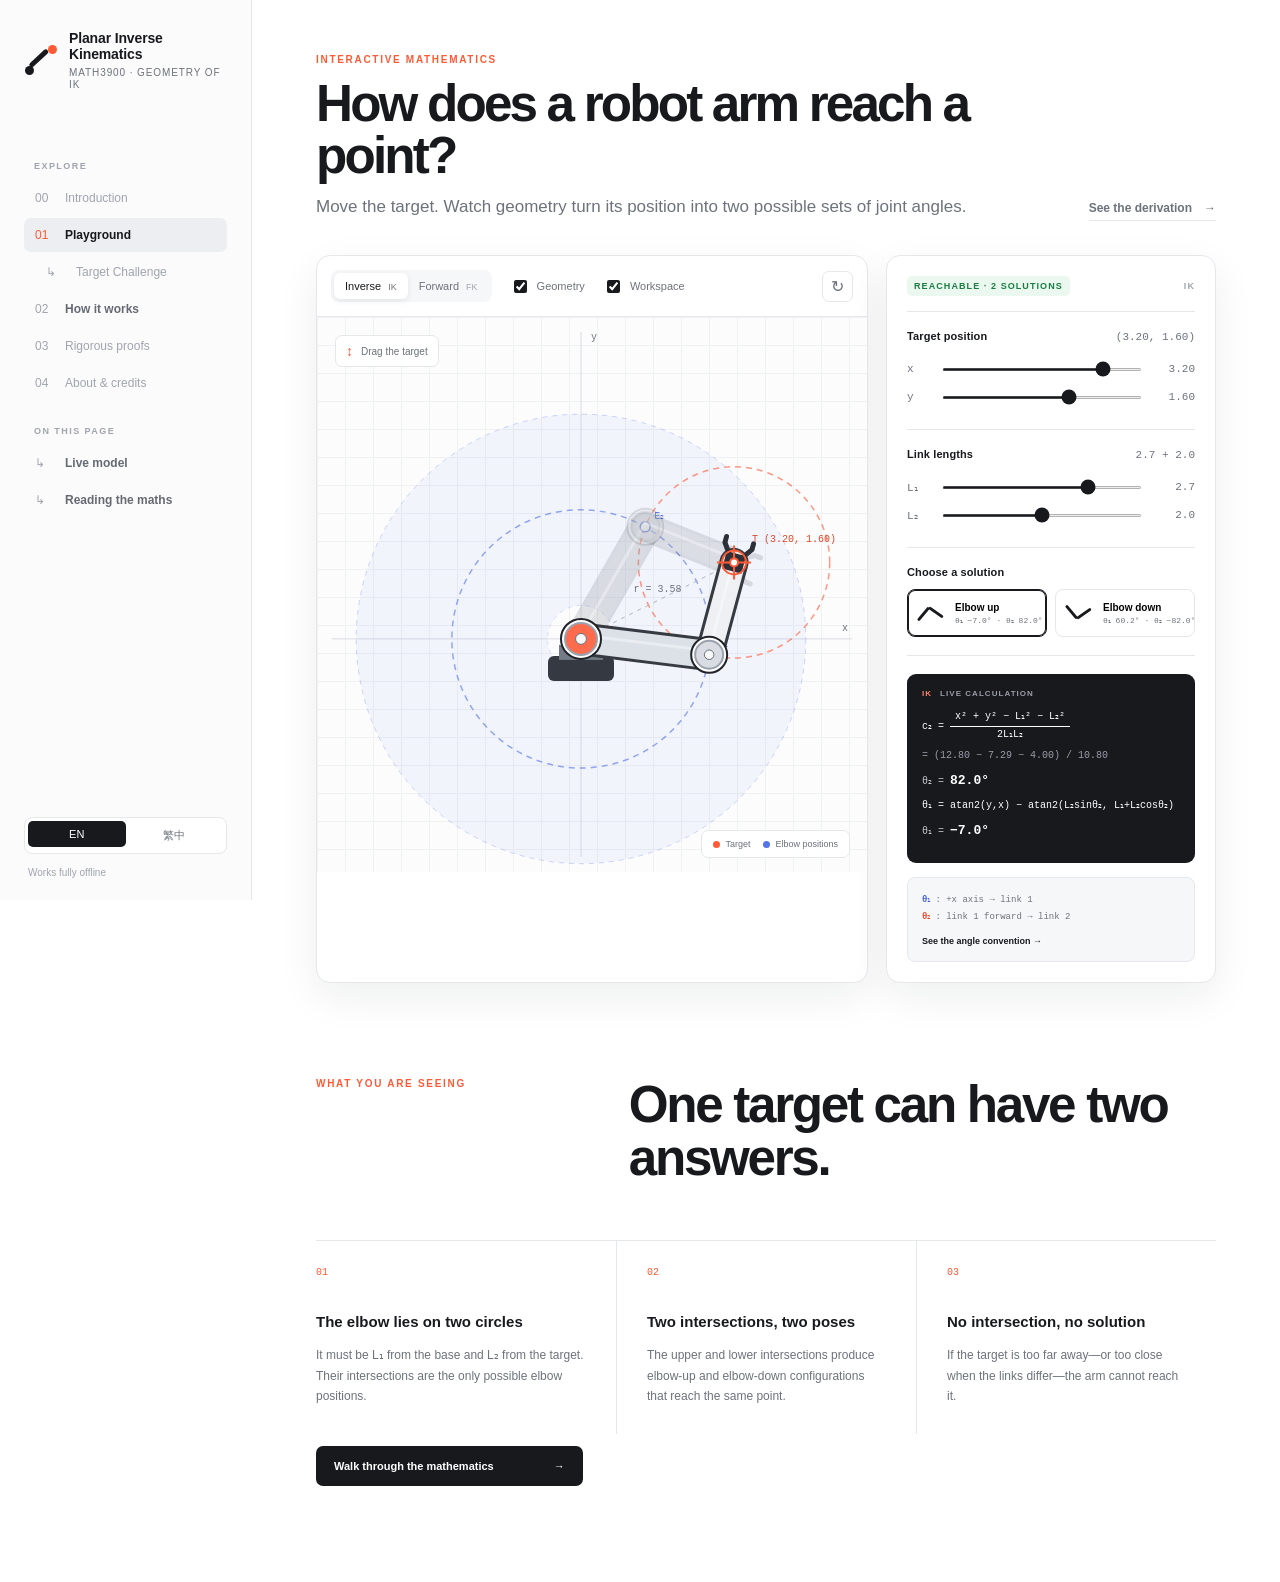
==== commit dd7b335f: "Make the guide interactive and add a target challenge" ====
--- a/index.html
+++ b/index.html
@@ -20,6 +20,7 @@
       <p data-i18n="navExplore">EXPLORE</p>
       <a href="introduction.html"><span>00</span><b><span data-lang-en>Introduction</span><span data-lang-zh>導論</span></b></a>
       <a class="active" href="index.html"><span>01</span><b data-i18n="navPlayground">Playground</b></a>
+      <a class="nav-subpage" href="game.html"><span aria-hidden="true">↳</span><b><span data-lang-en>Target Challenge</span><span data-lang-zh>目標挑戰</span></b></a>
       <a href="guide.html"><span>02</span><b data-i18n="navGuide">How it works</b></a>
       <a href="proof.html"><span>03</span><b><span data-lang-en>Rigorous proofs</span><span data-lang-zh>嚴謹證明</span></b></a>
       <a href="about.html"><span>04</span><b><span data-lang-en>About &amp; credits</span><span data-lang-zh>關於與鳴謝</span></b></a>
--- a/assets/styles.css
+++ b/assets/styles.css
@@ -45,6 +45,7 @@
 .nav a:hover { color: var(--ink); background: #f0f1f3; }
 .nav a.active { color: var(--ink); background: #eceef1; }
 .nav a.active span { color: var(--accent); }
+.nav a.nav-subpage { padding-left: 22px; }
 .sidebar-foot { margin-top: auto; }
 .sidebar-foot p { margin: 13px 4px 0; color: #a0a4ac; font-size: 10px; }
 .language-toggle { display: grid; grid-template-columns: 1fr 1fr; width: 100%; padding: 3px; border: 1px solid var(--line); border-radius: 8px; background: white; color: var(--muted); cursor: pointer; }
@@ -307,6 +308,63 @@
 .demo-title output { color: var(--ink); font: 10px ui-monospace, monospace; letter-spacing: 0; }
 .demo-title button { padding: 6px 10px; border: 1px solid var(--line); border-radius: 6px; background: white; color: var(--ink); font-size: 9px; cursor: pointer; }
 .demo-card canvas { display: block; width: 100%; height: auto; min-height: 300px; touch-action: none; }
+.demo-card canvas.guide-draggable { min-height: 0; cursor: grab; }
+.demo-card canvas.guide-draggable:active { cursor: grabbing; }
+.guide-controls { display: grid; gap: 7px; padding: 12px 15px; border-top: 1px solid var(--line); background: white; }
+.guide-control-hint { margin: 0; color: var(--muted); font-size: 11px; line-height: 1.5; }
+.guide-slider { display: grid; grid-template-columns: minmax(74px, auto) minmax(45px, 1fr) 56px; gap: 8px; align-items: center; min-height: 28px; font-size: 11px; }
+.guide-slider input { min-width: 0; margin: 0; height: 22px; }
+.guide-slider-value, #absoluteDirectionValue { color: var(--ink); font: 11px ui-monospace, monospace; }
+.guide-slider-value { text-align: right; }
+.guide-demo-buttons { display: flex; flex-wrap: wrap; gap: 6px; }
+.guide-controls button, .case-grid [data-guide-case] { justify-self: start; padding: 6px 9px; border: 1px solid var(--line); border-radius: 6px; background: var(--soft); color: var(--ink); font: inherit; font-size: 11px; cursor: pointer; }
+.guide-controls button:hover:not(:disabled), .case-grid [data-guide-case]:hover { border-color: var(--muted); }
+.guide-controls button:disabled, #animateSolutions:disabled { cursor: default; opacity: .55; }
+.case-grid [data-guide-case] { margin-top: 10px; }
+.solution-equations [hidden] { display: none; }
+.game-layout { align-items: start; }
+.game-stage-bar, .game-legend { display: flex; align-items: center; justify-content: space-between; gap: 12px; padding: 14px 18px; }
+.game-stage-bar { border-bottom: 1px solid var(--line); }
+.game-stage-bar h2, .game-controls h2 { margin: 0; font-size: 15px; }
+.game-score { color: var(--muted); font-size: 12px; }
+.game-score strong { margin-left: 5px; color: var(--ink); font: 700 18px ui-monospace, monospace; }
+.game-board { display: grid; place-items: center; padding: 6px; background-color: #fcfcfd; background-image: linear-gradient(#eef0f3 1px, transparent 1px), linear-gradient(90deg, #eef0f3 1px, transparent 1px); background-size: 24px 24px; }
+.game-board svg { display: block; width: min(100%, 560px); height: auto; }
+.game-board text { font: .21px ui-monospace, monospace; fill: var(--muted); }
+.game-board .game-target-label { fill: #bb381e; font-weight: 700; }
+.game-workspace { fill: #5475e80d; stroke: #5475e85c; stroke-width: .025; stroke-dasharray: .09 .08; }
+.game-axes { fill: none; stroke: #bec3ce; stroke-width: .018; }
+.game-error-line { stroke: #7c818b; stroke-width: .027; stroke-dasharray: .09 .07; }
+.game-target-ring { fill: #ff5a3622; stroke: #d94a2c; stroke-width: .052; }
+.game-target-dot { fill: #d94a2c; }
+.game-inside .game-target-ring, .game-hit .game-target-ring { fill: #12814c28; stroke: #12814c; }
+.game-hit .game-target-dot, .game-hit .game-target-label { fill: #12814c; }
+.game-link { stroke-linecap: round; }
+.game-link-1 { stroke: #5475e8; stroke-width: .38; }
+.game-link-2 { stroke: #ff7858; stroke-width: .3; }
+.game-joint { fill: white; stroke: #30343a; stroke-width: .062; }
+.game-joint-core { fill: #30343a; }
+#gameGripper path { fill: none; stroke: #30343a; stroke-width: .105; stroke-linecap: round; stroke-linejoin: round; }
+#gameGripper circle { fill: #5475e8; stroke: white; stroke-width: .03; }
+.game-legend { justify-content: flex-start; flex-wrap: wrap; gap: 12px 20px; border-top: 1px solid var(--line); color: var(--muted); font-size: 11px; }
+.game-legend > span { display: inline-flex; align-items: center; gap: 5px; }
+.game-controls { display: block; min-width: 0; }
+.game-copy { margin: 8px 0 16px; color: var(--muted); font-size: 12px; line-height: 1.55; }
+.game-controls fieldset { min-width: 0; margin: 0 0 13px; padding: 10px 12px 12px; border: 1px solid var(--line); border-radius: 8px; }
+.game-controls legend { padding: 0 4px; font-size: 12px; font-weight: 650; }
+.game-key-hint { margin-bottom: 8px; color: var(--muted); font: 11px ui-monospace, monospace; }
+.game-key-hint kbd { display: inline-block; min-width: 19px; padding: 3px; border: 1px solid #d3d6dc; border-radius: 4px; color: var(--ink); text-align: center; background: var(--soft); }
+.game-angle-input { display: grid; grid-template-columns: minmax(0, 1fr) auto; gap: 11px; align-items: center; }
+.game-angle-input input[type="range"] { min-width: 0; margin: 0; height: 22px; }
+.game-number { display: flex; align-items: center; gap: 4px; font: 12px ui-monospace, monospace; }
+.game-number input { width: 74px; padding: 5px; border: 1px solid #d3d6dc; border-radius: 5px; color: var(--ink); }
+.game-readouts { display: grid; gap: 8px; margin: 18px 0; font-size: 12px; }
+.game-readouts div { display: flex; justify-content: space-between; gap: 8px; }
+.game-readouts dd { margin: 0; font: 12px ui-monospace, monospace; }
+.game-status { min-height: 42px; margin: 0 0 10px; padding: 11px; border-radius: 6px; background: var(--soft); font-size: 12px; line-height: 1.5; }
+.game-status[data-phase="inside"], .game-status[data-phase="hit"] { color: #12603a; background: #eaf8ef; }
+.game-next { border: 0; cursor: pointer; }
+.game-math { margin-bottom: 0; }
 .demo-card > p { margin: 0; padding: 12px 15px; border-top: 1px solid var(--line); color: var(--muted); font-size: 10px; }
 .angle-stats { display: grid; grid-template-columns: 1fr 1fr; border-top: 1px solid var(--line); }
 .angle-stats span { padding: 12px 15px; color: var(--muted); font: 10px ui-monospace, monospace; }
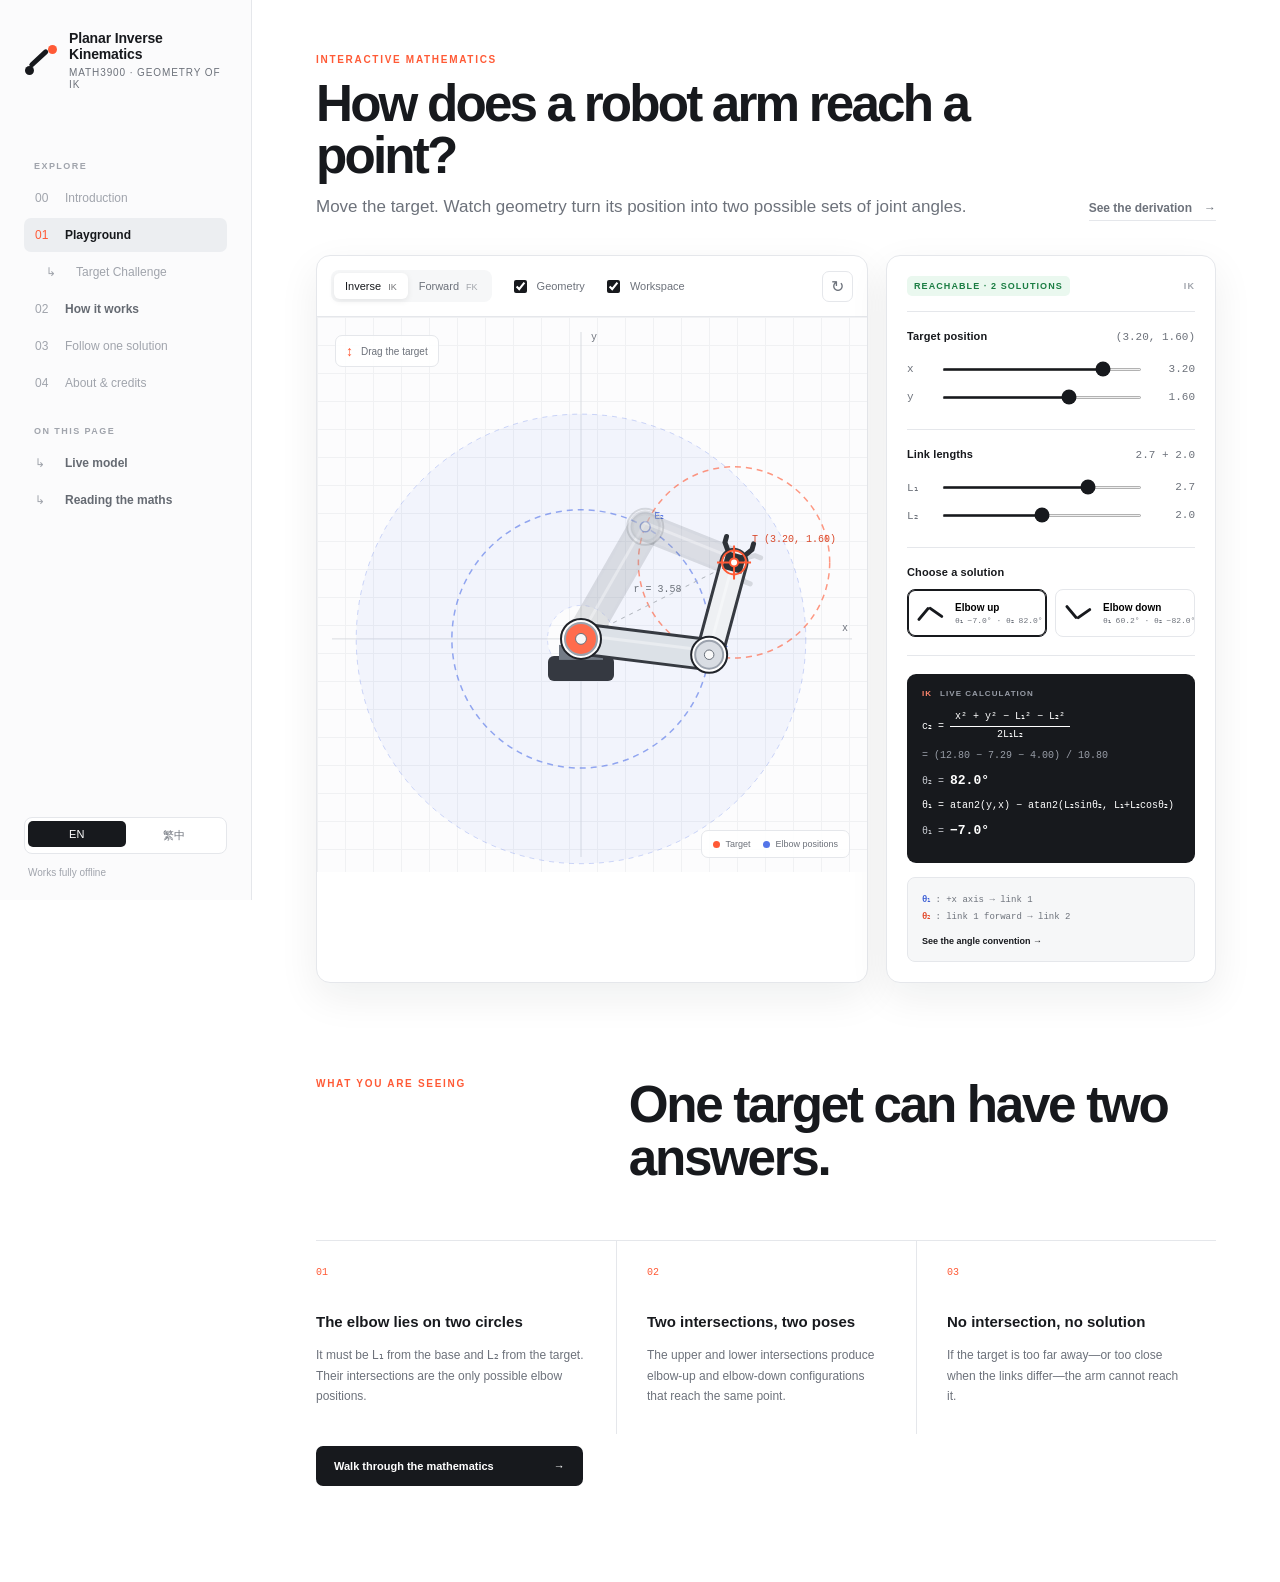
==== commit 2d84ca79: "Turn the proof page into a continuous inverse experiment" ====
--- a/index.html
+++ b/index.html
@@ -22,7 +22,7 @@
       <a class="active" href="index.html"><span>01</span><b data-i18n="navPlayground">Playground</b></a>
       <a class="nav-subpage" href="game.html"><span aria-hidden="true">↳</span><b><span data-lang-en>Target Challenge</span><span data-lang-zh>目標挑戰</span></b></a>
       <a href="guide.html"><span>02</span><b data-i18n="navGuide">How it works</b></a>
-      <a href="proof.html"><span>03</span><b><span data-lang-en>Rigorous proofs</span><span data-lang-zh>嚴謹證明</span></b></a>
+      <a href="proof.html"><span>03</span><b><span data-lang-en>Follow one solution</span><span data-lang-zh>跟着一組解</span></b></a>
       <a href="about.html"><span>04</span><b><span data-lang-en>About &amp; credits</span><span data-lang-zh>關於與鳴謝</span></b></a>
       <p data-i18n="navOnPage">ON THIS PAGE</p>
       <a href="#playground"><span>↳</span><b data-i18n="navLiveModel">Live model</b></a>
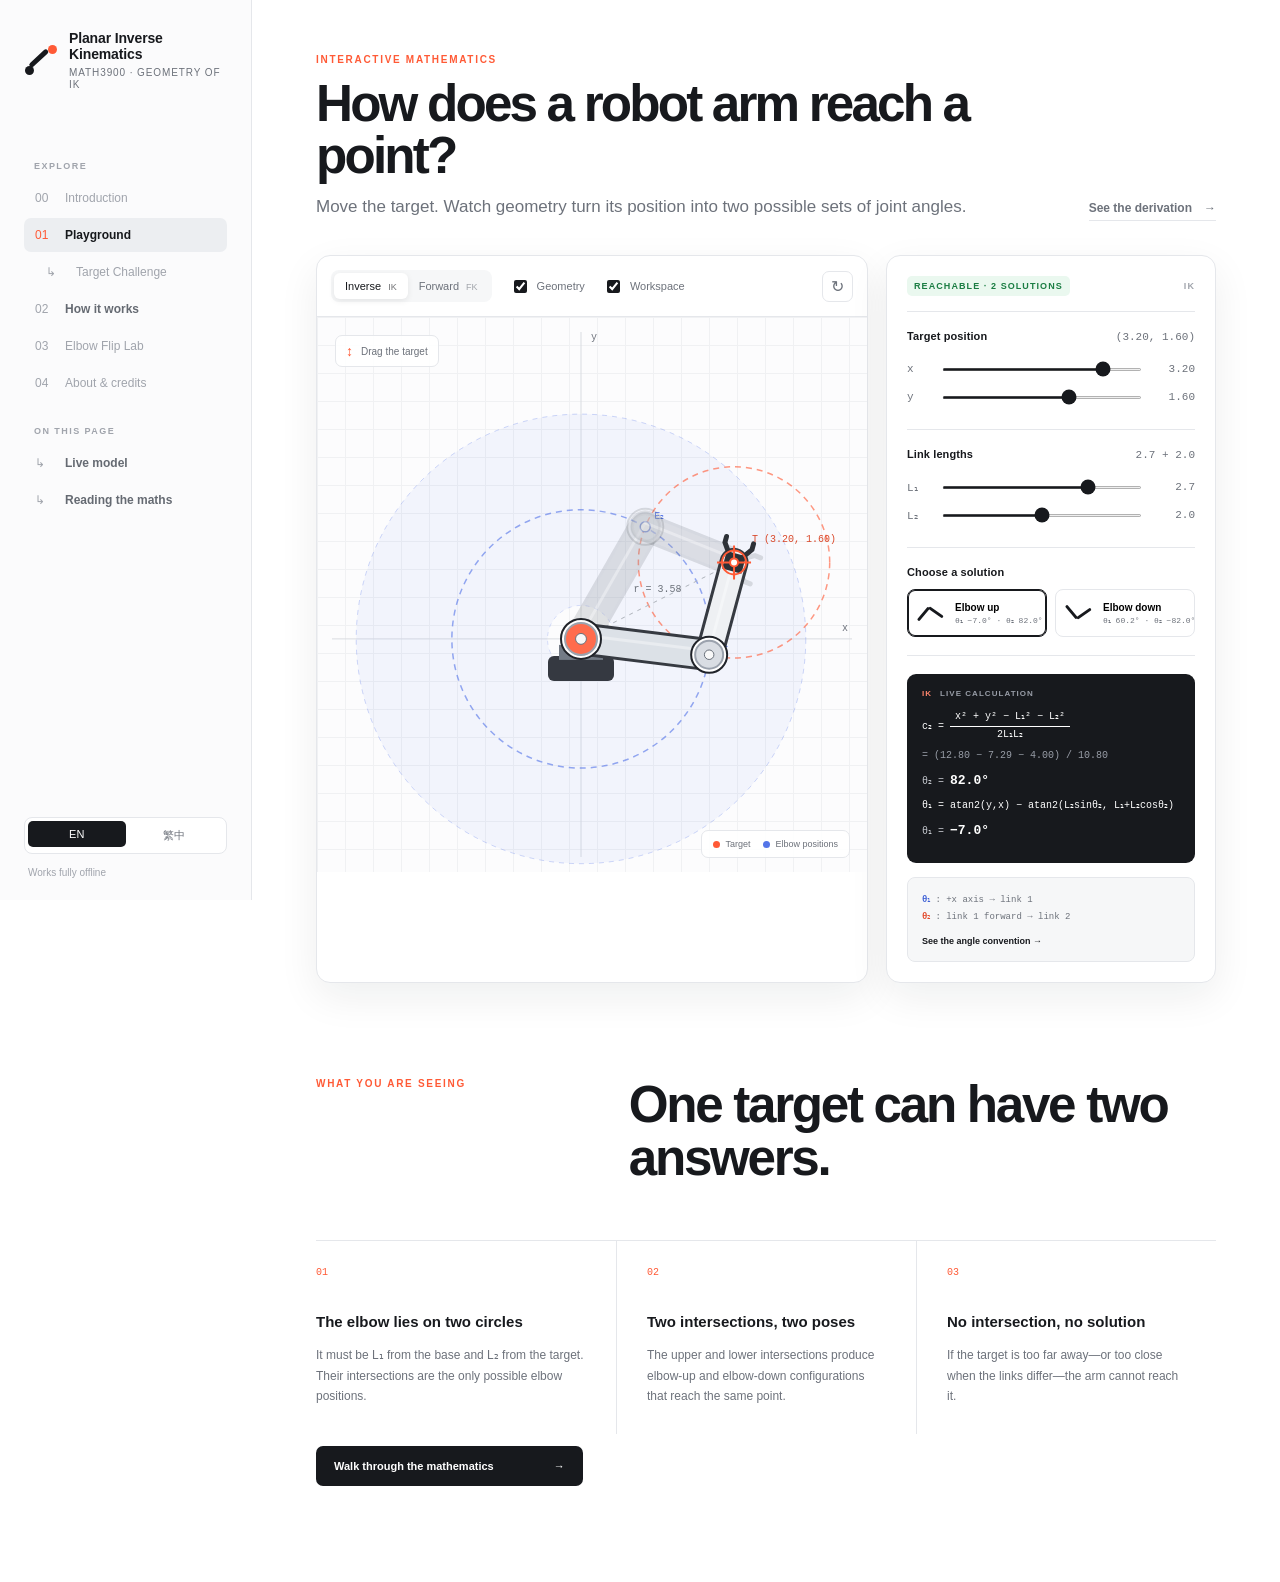
==== commit 13bbaf3f: "Add a three-link guide and fixed-tip elbow flip lab" ====
--- a/index.html
+++ b/index.html
@@ -22,7 +22,7 @@
       <a class="active" href="index.html"><span>01</span><b data-i18n="navPlayground">Playground</b></a>
       <a class="nav-subpage" href="game.html"><span aria-hidden="true">↳</span><b><span data-lang-en>Target Challenge</span><span data-lang-zh>目標挑戰</span></b></a>
       <a href="guide.html"><span>02</span><b data-i18n="navGuide">How it works</b></a>
-      <a href="proof.html"><span>03</span><b><span data-lang-en>Follow one solution</span><span data-lang-zh>跟着一組解</span></b></a>
+      <a href="proof.html"><span>03</span><b><span data-lang-en>Elbow Flip Lab</span><span data-lang-zh>翻肘實驗</span></b></a>
       <a href="about.html"><span>04</span><b><span data-lang-en>About &amp; credits</span><span data-lang-zh>關於與鳴謝</span></b></a>
       <p data-i18n="navOnPage">ON THIS PAGE</p>
       <a href="#playground"><span>↳</span><b data-i18n="navLiveModel">Live model</b></a>
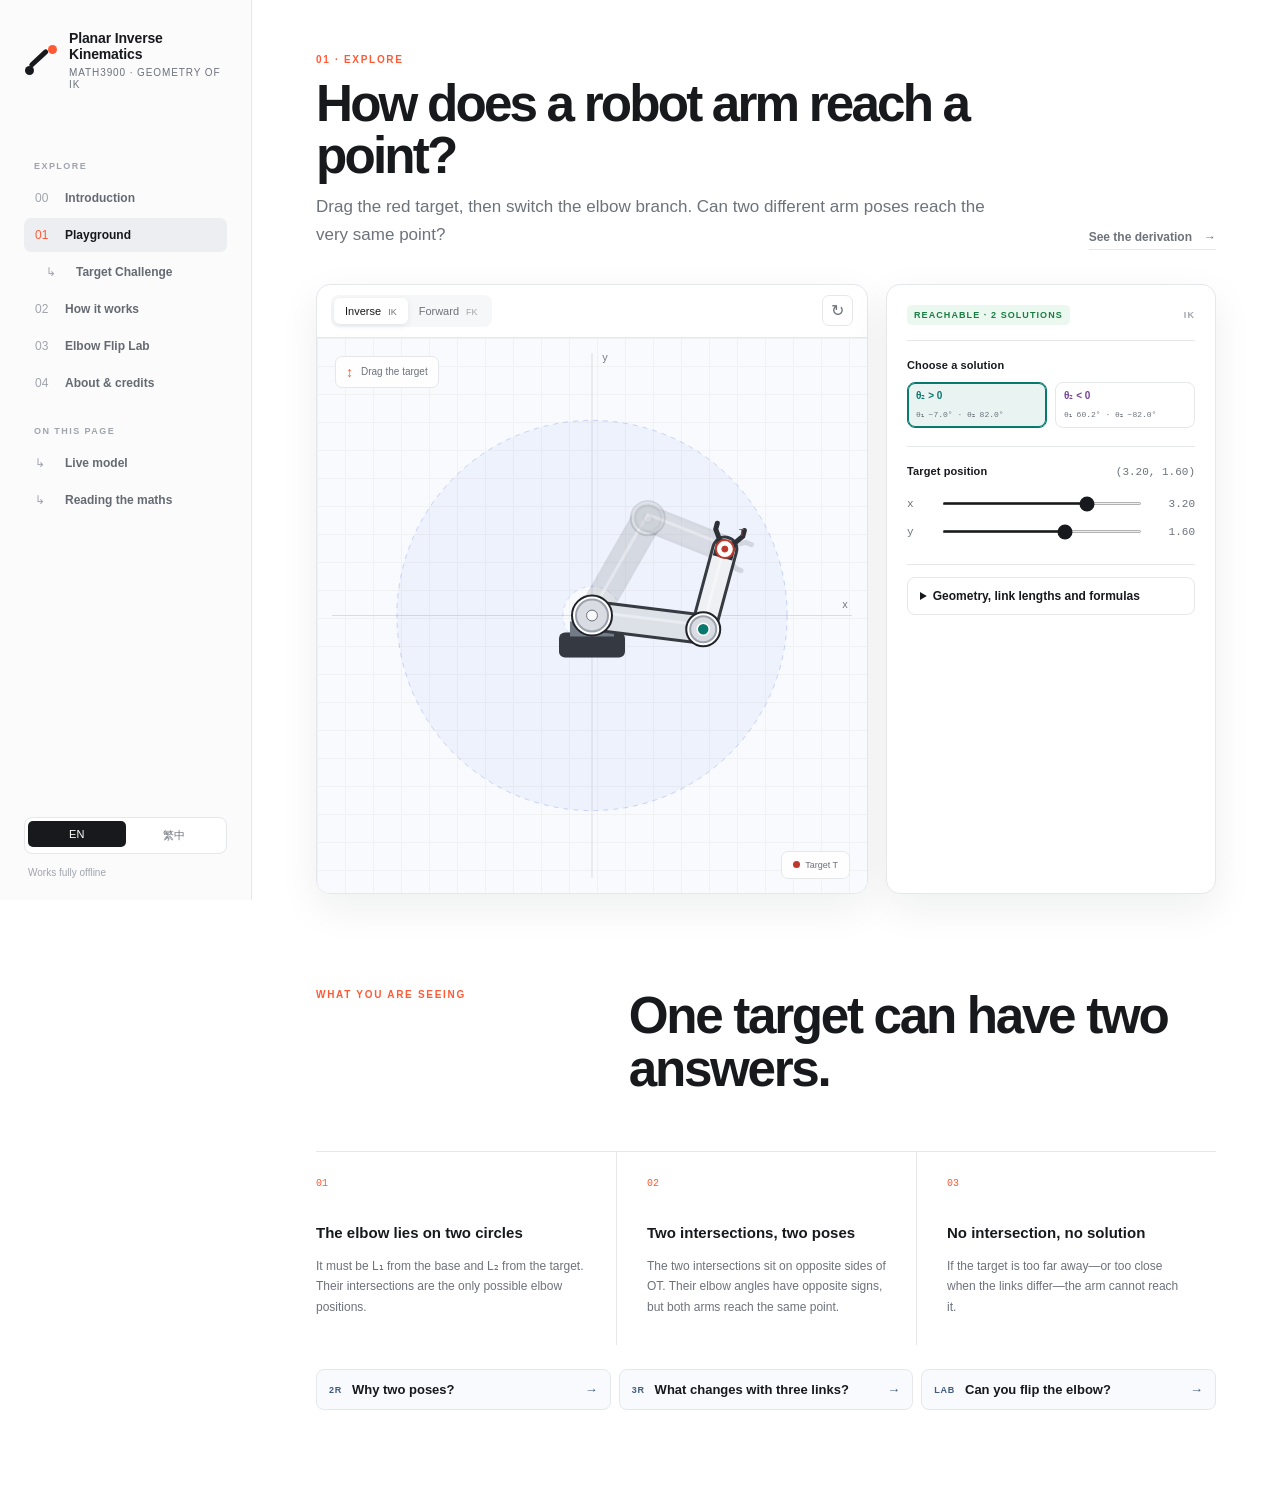
==== commit b731c365: "Unify the learning route and fix boundary pose switching" ====
--- a/index.html
+++ b/index.html
@@ -6,7 +6,7 @@
   <meta name="description" content="An interactive bilingual introduction to forward and inverse kinematics for a 2-DOF planar robot arm.">
   <title>Planar Inverse Kinematics</title>
   <link rel="icon" href="assets/favicon.svg" type="image/svg+xml">
-  <link rel="stylesheet" href="assets/styles.css">
+  <link rel="stylesheet" href="assets/styles.css?v=learning-route">
 </head>
 <body data-page="playground">
   <a class="skip-link" href="#main">Skip to content</a>
@@ -37,9 +37,9 @@
   <main id="main" class="main">
     <header class="hero">
       <div>
-        <p class="eyebrow" data-i18n="eyebrow">INTERACTIVE MATHEMATICS</p>
+        <p class="eyebrow"><span data-lang-en>01 · EXPLORE</span><span data-lang-zh>01 · 動手探索</span></p>
         <h1 data-i18n="homeTitle">How does a robot arm reach a point?</h1>
-        <p class="lede" data-i18n="homeLede">Move the target. Watch geometry turn its position into two possible sets of joint angles.</p>
+        <p class="lede"><span data-lang-en>Drag the red target, then switch the elbow branch. Can two different arm poses reach the very same point?</span><span data-lang-zh>拖動紅色目標，再切換肘部分支。兩種不同姿態能到達同一個點嗎？</span></p>
       </div>
       <a class="quiet-link" href="guide.html"><span data-i18n="learnLink">See the derivation</span> <span aria-hidden="true">→</span></a>
     </header>
@@ -51,16 +51,14 @@
             <button class="active" id="modeIK" type="button"><span data-i18n="ik">Inverse</span> <small>IK</small></button>
             <button id="modeFK" type="button"><span data-i18n="fk">Forward</span> <small>FK</small></button>
           </div>
-          <label class="check-control"><input id="showGeometry" type="checkbox" checked><span data-i18n="geometry">Geometry</span></label>
-          <label class="check-control"><input id="showWorkspace" type="checkbox" checked><span data-i18n="workspace">Workspace</span></label>
           <button class="icon-button" id="resetButton" type="button" title="Reset" aria-label="Reset playground">↻</button>
         </div>
         <div class="canvas-wrap" id="canvasWrap">
           <canvas id="robotCanvas" width="900" height="660" aria-label="Interactive two-link robot arm diagram"></canvas>
           <div class="drag-hint" id="dragHint"><span>↕</span> <span data-i18n="dragHint">Drag the target</span></div>
           <div class="canvas-legend">
-            <span><i class="dot target"></i><span data-i18n="target">Target</span></span>
-            <span><i class="dot elbow"></i><span data-i18n="elbowPositions">Elbow positions</span></span>
+            <span id="playTargetLegend"><i class="dot target"></i><span data-lang-en>Target T</span><span data-lang-zh>目標 T</span></span>
+            <span id="playTipLegend" hidden><i class="dot tip"></i><span data-lang-en>Gripper P</span><span data-lang-zh>夾爪 P</span></span>
           </div>
         </div>
       </div>
@@ -68,40 +66,52 @@
       <aside class="control-card">
         <div class="status-line"><span class="status-pill" id="reachStatus" data-i18n="reachable">REACHABLE · 2 SOLUTIONS</span><span id="modeDescriptor">IK</span></div>
 
+        <section class="control-section solution-section ik-controls">
+          <h2 data-i18n="chooseSolution">Choose a solution</h2>
+          <div id="branchChoices" class="solution-toggle" role="group" aria-label="Inverse kinematics solution">
+            <button class="active branch-plus" id="elbowUp" type="button" aria-pressed="true"><b>θ₂ &gt; 0</b><small id="upAngles">θ₁ −6.7° · θ₂ 77.3°</small></button>
+            <button class="branch-minus" id="elbowDown" type="button" aria-pressed="false"><b>θ₂ &lt; 0</b><small id="downAngles">θ₁ 59.8° · θ₂ −77.3°</small></button>
+          </div>
+          <output id="branchSingle" class="branch-message" hidden></output>
+          <p id="branchUnavailable" class="branch-message" hidden><span data-lang-en>Move T back within the arm’s reach to compare poses.</span><span data-lang-zh>把 T 移回可達範圍，便可比較姿態。</span></p>
+          <p id="playBranchNote" class="branch-message" hidden><span data-lang-en>Any θ₁ works when θ₂ = 180°. Here are two examples.</span><span data-lang-zh>θ₂ = 180° 時，任何 θ₁ 都可以。這裏只顯示兩個例子。</span></p>
+        </section>
+
         <section class="control-section ik-controls">
           <div class="section-heading"><h2 data-i18n="targetPosition">Target position</h2><output id="targetPair">(3.20, 1.60)</output></div>
-          <label class="range-row"><span>x</span><input id="targetX" type="range" min="-4.8" max="4.8" step="0.01" value="3.2"><output id="targetXValue">3.20</output></label>
-          <label class="range-row"><span>y</span><input id="targetY" type="range" min="-4.2" max="4.8" step="0.01" value="1.6"><output id="targetYValue">1.60</output></label>
+          <label class="range-row"><span>x</span><input id="targetX" type="range" min="-6.5" max="6.5" step="0.01" value="3.2"><output id="targetXValue">3.20</output></label>
+          <label class="range-row"><span>y</span><input id="targetY" type="range" min="-6.5" max="6.5" step="0.01" value="1.6"><output id="targetYValue">1.60</output></label>
         </section>
 
         <section class="control-section fk-controls" hidden>
           <div class="section-heading"><h2 data-i18n="jointAngles">Joint angles</h2><output id="anglePair">(−20°, 75°)</output></div>
-          <label class="range-row"><span>θ₁</span><input id="theta1" type="range" min="-180" max="180" step="1" value="-20"><output id="theta1Value">−20°</output></label>
-          <label class="range-row"><span>θ₂</span><input id="theta2" type="range" min="-180" max="180" step="1" value="75"><output id="theta2Value">75°</output></label>
+          <label class="range-row"><span>θ₁</span><input id="theta1" type="range" min="-180" max="180" step="0.1" value="-20"><output id="theta1Value">−20°</output></label>
+          <label class="range-row"><span>θ₂</span><input id="theta2" type="range" min="-180" max="180" step="0.1" value="75"><output id="theta2Value">75°</output></label>
         </section>
 
+        <details class="lesson-disclosure play-options">
+          <summary><span data-lang-en>Geometry, link lengths and formulas</span><span data-lang-zh>幾何輔助、連桿長度與公式</span></summary>
+          <div class="play-geometry-options">
+            <label class="check-control"><input id="showGeometry" type="checkbox"><span data-i18n="geometry">Geometry</span></label>
+            <label class="check-control"><input id="showWorkspace" type="checkbox" checked><span data-i18n="workspace">Workspace</span></label>
+          </div>
         <section class="control-section">
           <div class="section-heading"><h2 data-i18n="linkLengths">Link lengths</h2><output id="lengthPair">2.7 + 2.0</output></div>
           <label class="range-row"><span>L₁</span><input id="length1" type="range" min="1.2" max="3.2" step="0.1" value="2.7"><output id="length1Value">2.7</output></label>
           <label class="range-row"><span>L₂</span><input id="length2" type="range" min="1.0" max="3.0" step="0.1" value="2.0"><output id="length2Value">2.0</output></label>
         </section>
 
-        <section class="control-section solution-section ik-controls">
-          <h2 data-i18n="chooseSolution">Choose a solution</h2>
-          <div class="solution-toggle" role="group" aria-label="Inverse kinematics solution">
-            <button class="active" id="elbowUp" type="button"><span class="mini-arm up" aria-hidden="true"></span><span><b data-i18n="elbowUp">Elbow up</b><small id="upAngles">θ₁ −6.7° · θ₂ 77.3°</small></span></button>
-            <button id="elbowDown" type="button"><span class="mini-arm down" aria-hidden="true"></span><span><b data-i18n="elbowDown">Elbow down</b><small id="downAngles">θ₁ 59.8° · θ₂ −77.3°</small></span></button>
-          </div>
-        </section>
-
         <section class="formula-card" aria-live="polite">
           <div class="formula-label"><span id="formulaMode">IK</span><span data-i18n="liveCalculation">LIVE CALCULATION</span></div>
           <div id="ikFormula">
+            <p id="ikSpecial" hidden><span data-lang-en>At the origin with equal links, θ₁ is free and θ₂ = 180°.</span><span data-lang-zh>兩段等長而目標在原點時，θ₁ 可以任意選擇，θ₂ = 180°。</span></p>
+            <div id="ikRegular">
             <p>c₂ = <span class="fraction"><span>x² + y² − L₁² − L₂²</span><span>2L₁L₂</span></span></p>
             <p class="substitution" id="c2Substitution">= (12.80 − 7.29 − 4.00) / 10.80</p>
             <p class="result">θ₂ = <strong id="theta2Result">77.3°</strong></p>
             <p>θ₁ = atan2(y,x) − atan2(L₂sinθ₂, L₁+L₂cosθ₂)</p>
             <p class="result">θ₁ = <strong id="theta1Result">−6.7°</strong></p>
+            </div>
           </div>
           <div id="fkFormula" hidden>
             <p>x = L₁cosθ₁ + L₂cos(θ₁+θ₂)</p>
@@ -115,6 +125,7 @@
           <p><b class="math-orange">θ₂</b><span data-lang-en>: link 1 forward → link 2</span><span data-lang-zh>：第一段向前方向 → 第二段連桿</span></p>
           <a href="guide.html#convention"><span data-lang-en>See the angle convention →</span><span data-lang-zh>查看完整角度定義 →</span></a>
         </div>
+        </details>
       </aside>
     </section>
 
@@ -122,15 +133,19 @@
       <div><p class="eyebrow" data-i18n="whatSeeing">WHAT YOU ARE SEEING</p><h2 data-i18n="oneTargetTitle">One target can have two answers.</h2></div>
       <div class="reading-grid">
         <article><span class="number">01</span><h3 data-i18n="circleOneTitle">The elbow lies on two circles</h3><p data-i18n="circleOneText">It must be L₁ from the base and L₂ from the target. Their intersections are the only possible elbow positions.</p></article>
-        <article><span class="number">02</span><h3 data-i18n="circleTwoTitle">Two intersections, two poses</h3><p data-i18n="circleTwoText">The upper and lower intersections produce elbow-up and elbow-down configurations that reach the same point.</p></article>
+        <article><span class="number">02</span><h3 data-i18n="circleTwoTitle">Two intersections, two poses</h3><p data-i18n="circleTwoText">The two intersections sit on opposite sides of OT. Their elbow angles have opposite signs, but both arms reach the same point.</p></article>
         <article><span class="number">03</span><h3 data-i18n="circleThreeTitle">No intersection, no solution</h3><p data-i18n="circleThreeText">If the target is too far away—or too close when the links differ—the arm cannot reach it.</p></article>
       </div>
-      <a class="primary-link" href="guide.html"><span data-i18n="walkthrough">Walk through the mathematics</span><span>→</span></a>
+      <nav class="lesson-route" aria-label="Learning route">
+        <a href="guide.html"><small>2R</small><span data-lang-en>Why two poses?</span><span data-lang-zh>為甚麼有兩種姿態？</span><i aria-hidden="true">→</i></a>
+        <a href="guide-three.html"><small>3R</small><span data-lang-en>What changes with three links?</span><span data-lang-zh>多一段連桿會怎樣？</span><i aria-hidden="true">→</i></a>
+        <a href="proof.html"><small><span data-lang-en>LAB</span><span data-lang-zh>實驗</span></small><span data-lang-en>Can you flip the elbow?</span><span data-lang-zh>你能翻肘嗎？</span><i aria-hidden="true">→</i></a>
+      </nav>
     </section>
   </main>
 
-  <script src="assets/i18n.js"></script>
-  <script src="assets/kinematics.js"></script>
-  <script src="assets/playground.js"></script>
+  <script src="assets/i18n.js?v=learning-route"></script>
+  <script src="assets/kinematics.js?v=learning-route"></script>
+  <script src="assets/playground.js?v=learning-route"></script>
 </body>
 </html>
--- a/assets/styles.css
+++ b/assets/styles.css
@@ -8,6 +8,15 @@
   --accent-soft: #fff0eb;
   --blue: #5475e8;
   --blue-soft: #edf1ff;
+  --target: #bd392b;
+  --wrist: #285db9;
+  --branch-plus: #08796d;
+  --branch-minus: #78439a;
+  --reference: #727c8b;
+  --link-one: #485c77;
+  --link-two: #99601d;
+  --figure-bg: #f8fafd;
+  --lesson-width: 1100px;
   --sidebar: 252px;
   --radius: 14px;
   --shadow: 0 14px 40px rgba(20, 24, 35, .07);
@@ -684,3 +693,107 @@
   .about-footer { align-items: flex-start; flex-direction: column; }
 }
 @media (prefers-reduced-motion: reduce) { *, *::before, *::after { scroll-behavior: auto !important; transition-duration: .01ms !important; } }
+
+/* Shared lesson shell and diagram vocabulary. */
+[hidden] { display: none !important; }
+.hero, .article-hero, .notebook, .reading-section, .playground,
+.intro-hero, .intro-section, .intro-credits, .about-hero, .about-section, .about-footer { max-width: var(--lesson-width); }
+.sidebar { overflow-y: auto; }
+.sidebar-foot { padding-top: 14px; }
+.nav a > span { flex: 0 0 18px; }
+.nav a b span, .nav a.active b span { color: inherit; font-weight: inherit; }
+.mobile-top { display: none; }
+.lesson-jumps { display: flex; flex-wrap: wrap; gap: 5px 14px; margin-top: 13px; }
+.lesson-jumps a { color: #385579; font-size: 12px; font-weight: 640; text-underline-offset: 3px; }
+.lesson-route { display: grid; grid-template-columns: repeat(3, minmax(0, 1fr)); gap: 8px; margin-top: 24px; }
+.lesson-route a, .lesson-next { display: flex; align-items: center; gap: 10px; padding: 12px; border: 1px solid var(--line); border-radius: 8px; background: var(--figure-bg); color: var(--ink); font-size: 13px; font-weight: 650; text-decoration: none; }
+.lesson-route a:hover, .lesson-next:hover { border-color: #9aacc7; background: #eef3fb; }
+.lesson-route small, .lesson-next small { color: #415c80; font-size: 9px; font-weight: 750; letter-spacing: .08em; }
+.lesson-route i, .lesson-next i { margin-left: auto; color: #415c80; font-style: normal; }
+.lesson-next { width: fit-content; min-width: min(100%, 245px); }
+.lesson-next small, .lesson-next b { display: block; }
+.lesson-next b { margin-top: 4px; }
+.lesson-footer { display: flex; align-items: center; justify-content: space-between; gap: 14px; margin-top: 28px; padding-top: 20px; border-top: 1px solid var(--line); }
+.lesson-footer > a:first-child { color: #385579; font-size: 12px; text-underline-offset: 3px; }
+.lesson-button { width: fit-content; min-height: 36px; padding: 6px 11px; border: 1px solid #cbd6e8; border-radius: 6px; background: #edf3ff; color: #284a85; font-size: 12px; font-weight: 700; cursor: pointer; }
+.lesson-button:hover { border-color: #7891b3; }
+.lesson-disclosure { border: 1px solid var(--line); border-radius: 8px; }
+.lesson-disclosure > summary { padding: 11px 12px; color: var(--ink); font-size: 12px; font-weight: 700; cursor: pointer; }
+.play-options { margin-top: 12px; }
+.play-options > :not(summary) { margin-inline: 10px; }
+.play-options .playground-angle-key { margin-bottom: 10px; }
+.play-geometry-options { display: flex; flex-wrap: wrap; gap: 12px; padding: 8px 0 0; }
+.play-options .control-section { padding-block: 12px; }
+.formula-card { background: var(--figure-bg); color: var(--ink); border: 1px solid var(--line); }
+.formula-card .formula-label, .formula-card .substitution { color: #4c5a70; }
+.formula-card .formula-label span:first-child { color: #405b87; }
+.formula-card .result { color: var(--muted); }
+.formula-card .result strong { color: #203b67; }
+.solution-toggle button { display: grid; gap: 4px; min-height: 46px; padding: 6px 8px; }
+.solution-toggle button b { color: var(--branch); }
+.solution-toggle button small { white-space: normal; }
+.solution-toggle button.active { background: color-mix(in srgb, var(--branch) 9%, white); border-color: var(--branch); box-shadow: inset 0 0 0 1px var(--branch); }
+.branch-plus { --branch: var(--branch-plus); }
+.branch-minus { --branch: var(--branch-minus); }
+.example-poses button { --branch: var(--reference); }
+.solution-equations span.branch-plus, .solution-equations span.branch-minus { color: var(--branch); }
+.branch-message { display: block; margin: 8px 0 0; color: var(--muted); font-size: 12px; line-height: 1.45; }
+.dot.target { background: var(--target); }
+.dot.tip, .game-legend .dot.elbow { background: var(--ink); }
+.math-blue { color: var(--link-one); }
+.math-orange { color: var(--link-two); }
+.diagram-key .key-blue { background: var(--link-one); }
+.diagram-key .key-orange { background: var(--link-two); }
+.game-target-ring { fill: #bd392b19; stroke: var(--target); }
+.game-target-dot, .game-board .game-target-label, .game-hit .game-target-dot, .game-hit .game-target-label { fill: var(--target); }
+.game-link-1 { stroke: var(--link-one); }
+.game-link-2 { stroke: var(--link-two); }
+#gameGripper circle { fill: var(--ink); }
+.game-error-line { stroke: var(--reference); }
+.canvas-wrap, .game-board, .demo-card { background-color: var(--figure-bg); }
+.stage-toolbar, .game-stage-bar, .demo-title { min-height: 44px; }
+.demo-title { gap: 8px; flex-wrap: wrap; }
+.reach-result .condition small { color: var(--muted); font-size: .77em; }
+#guideModelStatus { margin-left: auto; padding: 3px 6px; border-radius: 5px; background: #edf3ff; color: #284a85; white-space: nowrap; }
+#guideRecovery { margin-top: 10px; }
+.article-hero { padding-bottom: 24px; }
+#problem { padding-top: 28px; }
+.diagram-prompt { color: var(--ink); }
+.main :focus-visible { outline: 2px solid #345a94; outline-offset: 3px; }
+
+@media (max-width: 760px) {
+  :root { scroll-padding-top: 60px; }
+  .mobile-top { position: fixed; inset: 0 0 auto; z-index: 30; display: flex; gap: 9px; align-items: center; min-height: 52px; padding: 5px 12px; border-bottom: 1px solid var(--line); background: white; }
+  .mobile-top .mobile-menu { position: static; flex: 0 0 36px; width: 36px; height: 36px; }
+  .mobile-brand { overflow: hidden; min-width: 0; color: var(--ink); font-size: 11px; font-weight: 750; text-overflow: ellipsis; white-space: nowrap; text-decoration: none; }
+  .mobile-top .mobile-language { width: 78px; flex: 0 0 78px; margin-left: auto; }
+  .mobile-language span { padding: 5px 3px; font-size: 10px; }
+  .sidebar { top: 52px; padding-top: 18px; }
+  .sidebar .language-toggle { display: none; }
+  .sidebar .nav { margin-top: 12px; }
+  .main { padding: 72px 16px 50px; }
+  .hero { margin-bottom: 16px; }
+  .hero .quiet-link { margin-top: 11px; }
+  h1, .intro-hero h1 { font-size: clamp(31px, 8.5vw, 41px); line-height: 1.07; }
+  .lede, .intro-hero .lede { font-size: 14px; line-height: 1.55; }
+  .canvas-wrap, #robotCanvas { min-height: 0; height: clamp(232px, 76vw, 320px); }
+  .stage-toolbar { min-height: 45px; }
+  .canvas-legend { right: 8px; bottom: 8px; }
+  .control-card { padding: 12px; }
+  .control-section { padding-block: 12px; }
+  .lesson-route { grid-template-columns: 1fr; }
+  .lesson-footer { align-items: stretch; flex-direction: column; }
+  .lesson-next { width: 100%; }
+  .article-hero { padding-bottom: 14px; }
+  .given-strip { margin-top: 12px; gap: 4px 11px; }
+  .lesson-jumps { gap: 5px 8px; margin-top: 10px; }
+  .lesson-jumps a { font-size: 10px; }
+  #problem { padding-top: 15px; gap: 13px; }
+  #problem > .demo-card, #wrist > .three-demo { grid-row: 1; }
+  #problem > .section-copy { grid-row: 2; }
+  .logic-section, .explanation-section { padding-block: 38px; }
+  .reachability-strip { margin-inline: 0; padding: 20px 14px; }
+  .about-hero { padding-top: 0; }
+  .game-stage-bar { padding: 8px 12px; }
+  .game-board svg { width: min(100%, 290px); }
+}
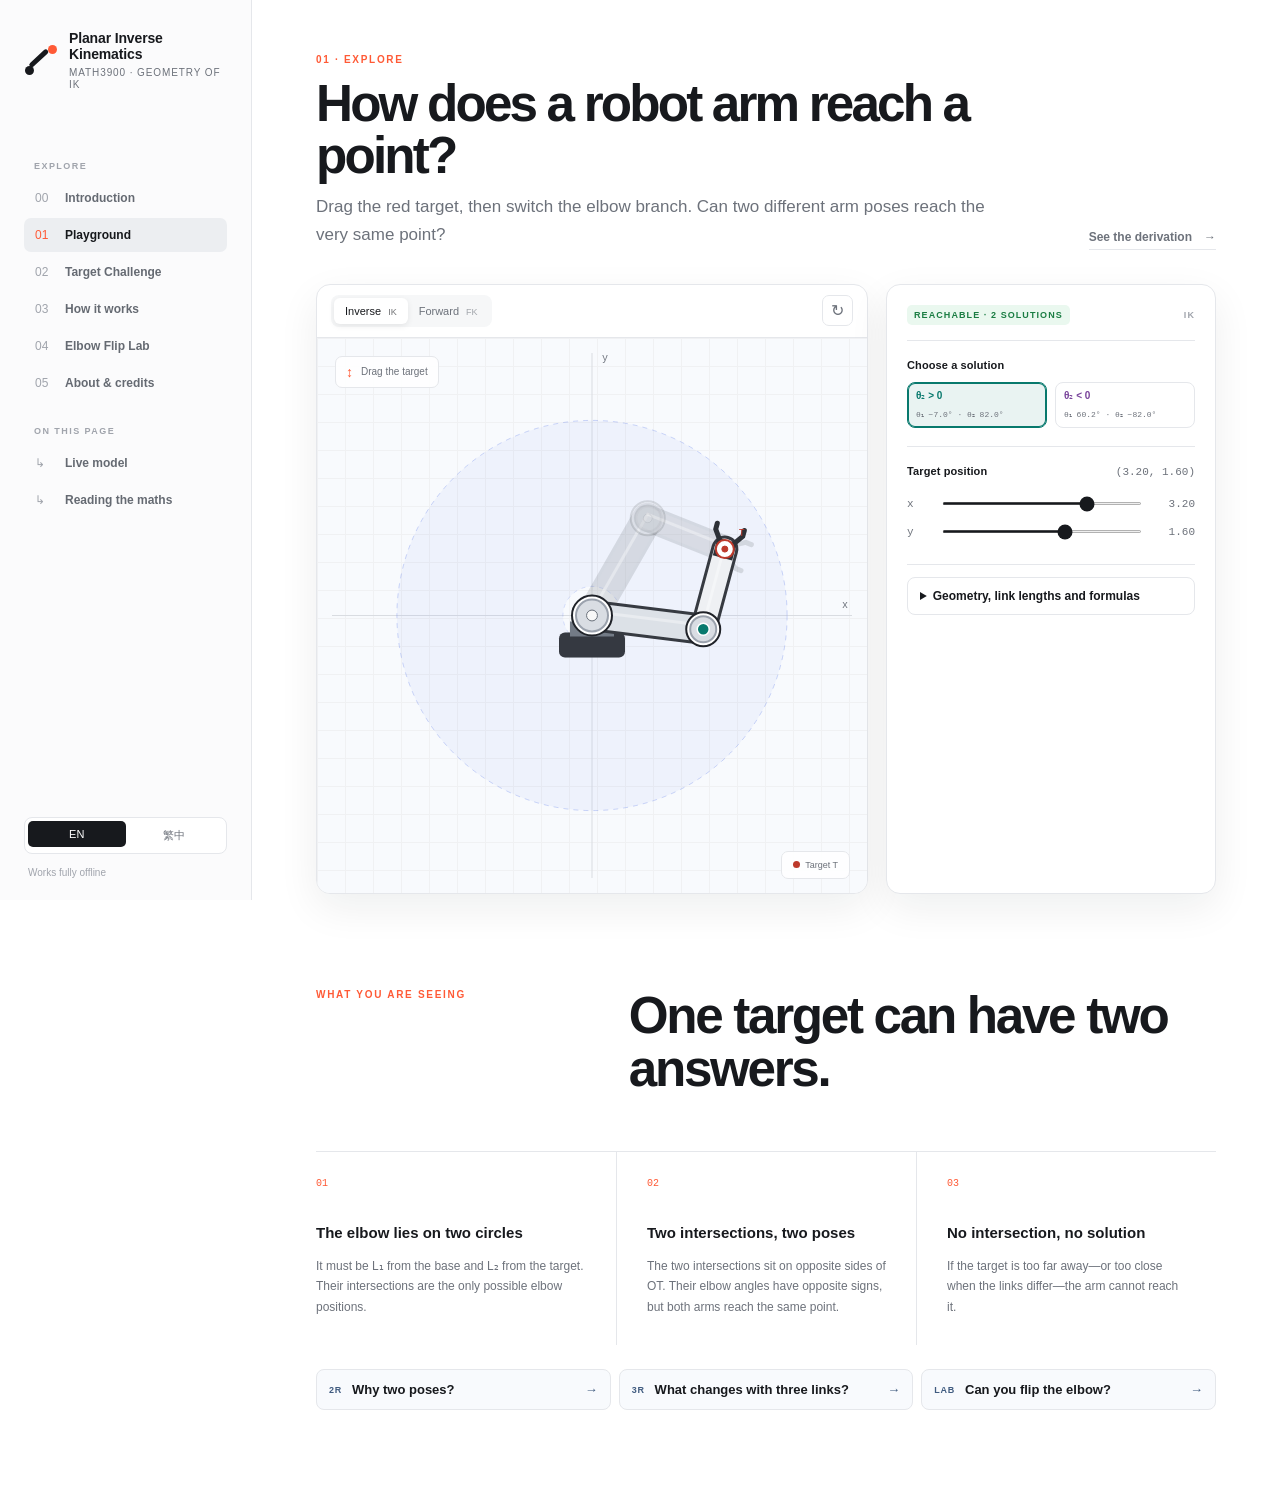
==== commit 18aa0034: "Promote Target Challenge to section 02" ====
--- a/index.html
+++ b/index.html
@@ -20,10 +20,10 @@
       <p data-i18n="navExplore">EXPLORE</p>
       <a href="introduction.html"><span>00</span><b><span data-lang-en>Introduction</span><span data-lang-zh>導論</span></b></a>
       <a class="active" href="index.html"><span>01</span><b data-i18n="navPlayground">Playground</b></a>
-      <a class="nav-subpage" href="game.html"><span aria-hidden="true">↳</span><b><span data-lang-en>Target Challenge</span><span data-lang-zh>目標挑戰</span></b></a>
-      <a href="guide.html"><span>02</span><b data-i18n="navGuide">How it works</b></a>
-      <a href="proof.html"><span>03</span><b><span data-lang-en>Elbow Flip Lab</span><span data-lang-zh>翻肘實驗</span></b></a>
-      <a href="about.html"><span>04</span><b><span data-lang-en>About &amp; credits</span><span data-lang-zh>關於與鳴謝</span></b></a>
+      <a href="game.html"><span>02</span><b><span data-lang-en>Target Challenge</span><span data-lang-zh>目標挑戰</span></b></a>
+      <a href="guide.html"><span>03</span><b data-i18n="navGuide">How it works</b></a>
+      <a href="proof.html"><span>04</span><b><span data-lang-en>Elbow Flip Lab</span><span data-lang-zh>翻肘實驗</span></b></a>
+      <a href="about.html"><span>05</span><b><span data-lang-en>About &amp; credits</span><span data-lang-zh>關於與鳴謝</span></b></a>
       <p data-i18n="navOnPage">ON THIS PAGE</p>
       <a href="#playground"><span>↳</span><b data-i18n="navLiveModel">Live model</b></a>
       <a href="#reading"><span>↳</span><b data-i18n="navReading">Reading the maths</b></a>
--- a/assets/styles.css
+++ b/assets/styles.css
@@ -54,7 +54,6 @@
 .nav a:hover { color: var(--ink); background: #f0f1f3; }
 .nav a.active { color: var(--ink); background: #eceef1; }
 .nav a.active span { color: var(--accent); }
-.nav a.nav-subpage { padding-left: 22px; }
 .sidebar-foot { margin-top: auto; }
 .sidebar-foot p { margin: 13px 4px 0; color: #a0a4ac; font-size: 10px; }
 .language-toggle { display: grid; grid-template-columns: 1fr 1fr; width: 100%; padding: 3px; border: 1px solid var(--line); border-radius: 8px; background: white; color: var(--muted); cursor: pointer; }
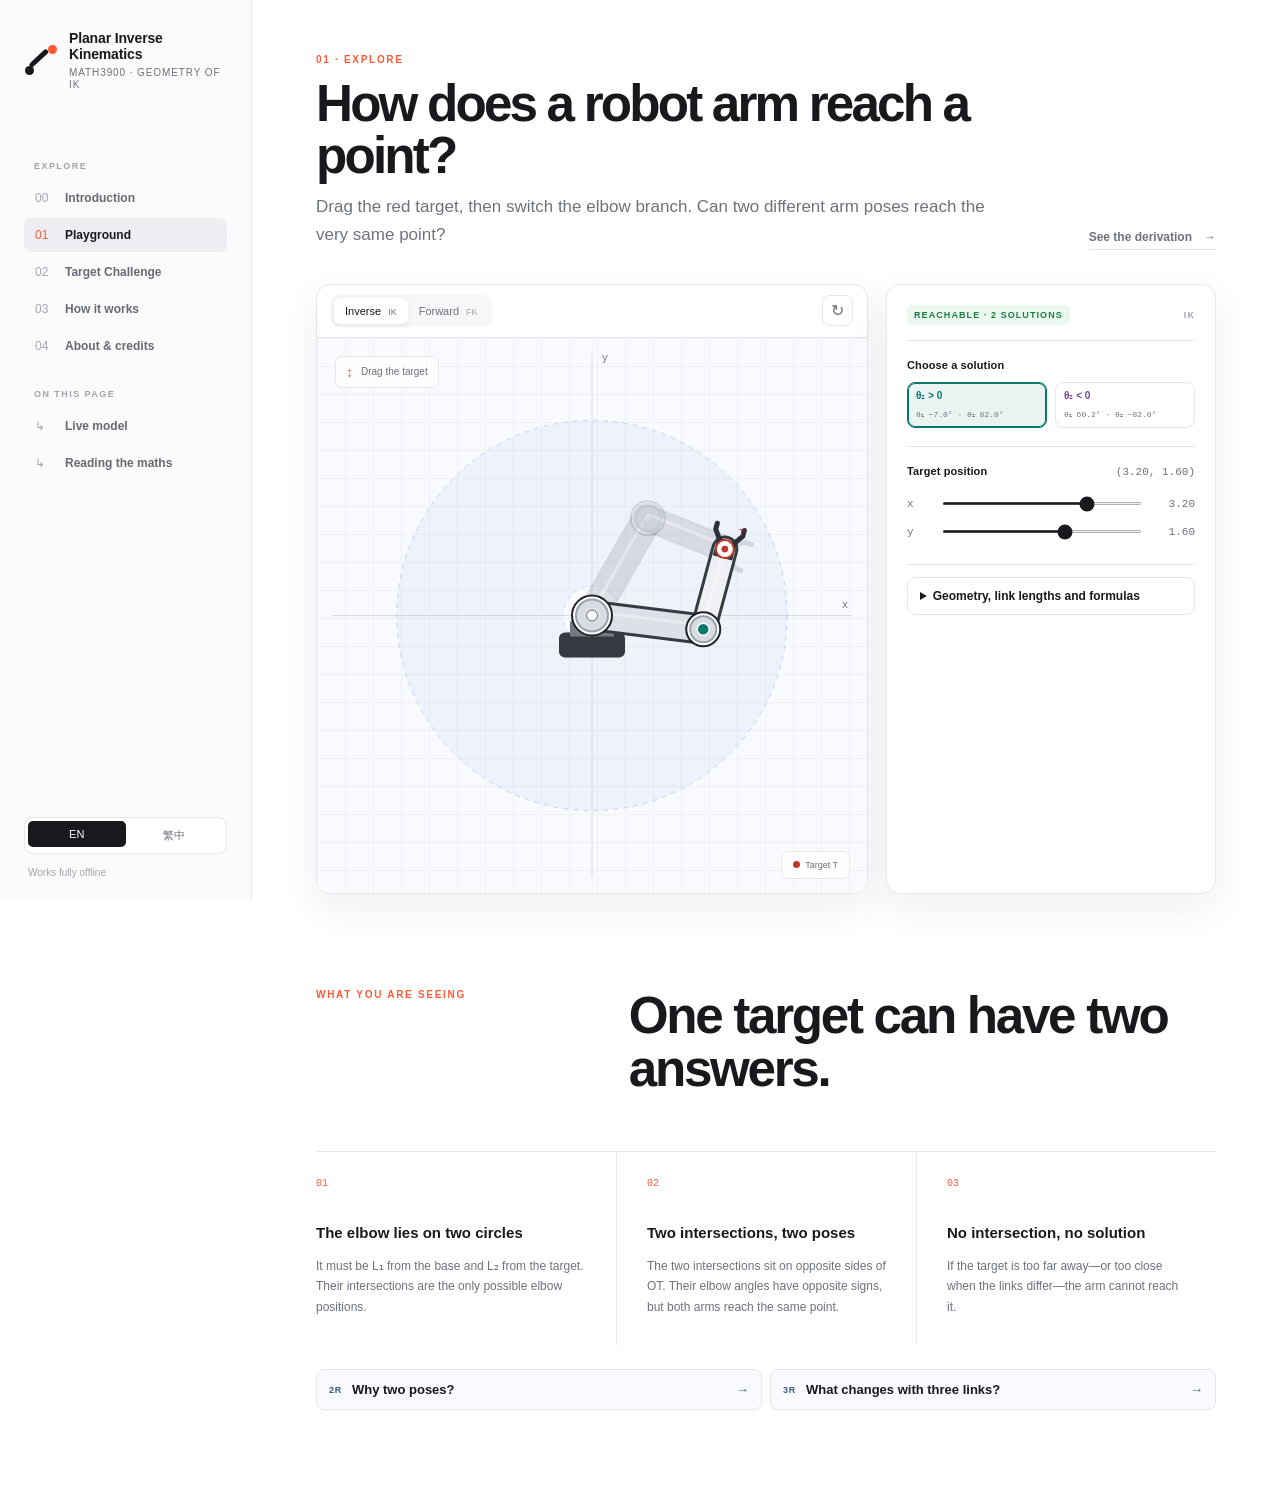
==== commit b15090aa: "Remove the Elbow Flip Lab and simplify navigation" ====
--- a/index.html
+++ b/index.html
@@ -6,7 +6,7 @@
   <meta name="description" content="An interactive bilingual introduction to forward and inverse kinematics for a 2-DOF planar robot arm.">
   <title>Planar Inverse Kinematics</title>
   <link rel="icon" href="assets/favicon.svg" type="image/svg+xml">
-  <link rel="stylesheet" href="assets/styles.css?v=learning-route">
+  <link rel="stylesheet" href="assets/styles.css?v=two-guides">
 </head>
 <body data-page="playground">
   <a class="skip-link" href="#main">Skip to content</a>
@@ -22,8 +22,7 @@
       <a class="active" href="index.html"><span>01</span><b data-i18n="navPlayground">Playground</b></a>
       <a href="game.html"><span>02</span><b><span data-lang-en>Target Challenge</span><span data-lang-zh>目標挑戰</span></b></a>
       <a href="guide.html"><span>03</span><b data-i18n="navGuide">How it works</b></a>
-      <a href="proof.html"><span>04</span><b><span data-lang-en>Elbow Flip Lab</span><span data-lang-zh>翻肘實驗</span></b></a>
-      <a href="about.html"><span>05</span><b><span data-lang-en>About &amp; credits</span><span data-lang-zh>關於與鳴謝</span></b></a>
+      <a href="about.html"><span>04</span><b><span data-lang-en>About &amp; credits</span><span data-lang-zh>關於與鳴謝</span></b></a>
       <p data-i18n="navOnPage">ON THIS PAGE</p>
       <a href="#playground"><span>↳</span><b data-i18n="navLiveModel">Live model</b></a>
       <a href="#reading"><span>↳</span><b data-i18n="navReading">Reading the maths</b></a>
@@ -139,7 +138,6 @@
       <nav class="lesson-route" aria-label="Learning route">
         <a href="guide.html"><small>2R</small><span data-lang-en>Why two poses?</span><span data-lang-zh>為甚麼有兩種姿態？</span><i aria-hidden="true">→</i></a>
         <a href="guide-three.html"><small>3R</small><span data-lang-en>What changes with three links?</span><span data-lang-zh>多一段連桿會怎樣？</span><i aria-hidden="true">→</i></a>
-        <a href="proof.html"><small><span data-lang-en>LAB</span><span data-lang-zh>實驗</span></small><span data-lang-en>Can you flip the elbow?</span><span data-lang-zh>你能翻肘嗎？</span><i aria-hidden="true">→</i></a>
       </nav>
     </section>
   </main>
--- a/assets/styles.css
+++ b/assets/styles.css
@@ -148,8 +148,11 @@
 .intro-actions .primary-link { margin-top: 0; }
 .intro-actions .quiet-link { padding: 13px 2px 8px; }
 .intro-hero-media { overflow: hidden; margin: 0; border: 1px solid var(--line); border-radius: 14px; background: white; box-shadow: var(--shadow); }
-.intro-hero-media img { display: block; width: 100%; aspect-ratio: 16 / 10; object-fit: cover; }
+.intro-demo-frame { position: relative; width: 100%; min-height: 200px; aspect-ratio: 16 / 9; background: var(--soft); }
+.intro-demo-frame img, .intro-demo-frame iframe { position: absolute; inset: 0; width: 100%; height: 100%; border: 0; object-fit: contain; }
 .intro-hero-media figcaption, .scope-figure figcaption { padding: 13px 16px; color: var(--muted); font-size: 9px; line-height: 1.55; }
+.intro-hero-media figcaption { font-size: 12px; }
+.intro-hero-media figcaption a { text-underline-offset: 3px; }
 .intro-section { padding: 88px 0; border-bottom: 1px solid var(--line); }
 .intro-section-heading { max-width: 800px; margin-bottom: 40px; }
 .intro-section-heading h2, .scope-copy h2 { margin: 0; font-size: clamp(31px, 4vw, 48px); line-height: 1.06; letter-spacing: -.045em; }
@@ -704,7 +707,7 @@
 .mobile-top { display: none; }
 .lesson-jumps { display: flex; flex-wrap: wrap; gap: 5px 14px; margin-top: 13px; }
 .lesson-jumps a { color: #385579; font-size: 12px; font-weight: 640; text-underline-offset: 3px; }
-.lesson-route { display: grid; grid-template-columns: repeat(3, minmax(0, 1fr)); gap: 8px; margin-top: 24px; }
+.lesson-route { display: grid; grid-template-columns: repeat(2, minmax(0, 1fr)); gap: 8px; margin-top: 24px; }
 .lesson-route a, .lesson-next { display: flex; align-items: center; gap: 10px; padding: 12px; border: 1px solid var(--line); border-radius: 8px; background: var(--figure-bg); color: var(--ink); font-size: 13px; font-weight: 650; text-decoration: none; }
 .lesson-route a:hover, .lesson-next:hover { border-color: #9aacc7; background: #eef3fb; }
 .lesson-route small, .lesson-next small { color: #415c80; font-size: 9px; font-weight: 750; letter-spacing: .08em; }
@@ -759,6 +762,18 @@
 #problem { padding-top: 28px; }
 .diagram-prompt { color: var(--ink); }
 .main :focus-visible { outline: 2px solid #345a94; outline-offset: 3px; }
+.formula-summary { margin-top: 24px; padding-block: 26px; border-top: 1px solid var(--line); }
+.formula-summary h2 { margin: 0 0 10px; font-size: clamp(23px, 4vw, 32px); letter-spacing: -.035em; }
+.formula-summary > p:not(.eyebrow) { max-width: 740px; color: var(--muted); font-size: 14px; line-height: 1.55; }
+.formula-summary-box, .formula-summary-example { max-width: 740px; margin: 14px 0; padding: 14px 16px; border: 1px solid var(--line); border-radius: 8px; background: var(--figure-bg); }
+.formula-summary-box { border-left: 3px solid var(--wrist); }
+.formula-summary-line { display: grid; grid-template-columns: 30px minmax(0, 1fr); gap: 6px; align-items: center; padding: 5px 0; overflow-wrap: anywhere; font: 16px/1.5 Georgia, "Times New Roman", serif; }
+.formula-summary-line b { text-align: right; }
+.formula-summary-line small { white-space: nowrap; }
+.formula-summary-example { overflow-wrap: anywhere; }
+.formula-summary-example strong { color: #385579; font-size: 12px; }
+.formula-summary-example p { margin: 6px 0 0; color: var(--ink); font: 13px/1.55 Georgia, "Times New Roman", serif; }
+.formula-summary > .formula-summary-note { font-size: 12px; }
 
 @media (max-width: 760px) {
   :root { scroll-padding-top: 60px; }
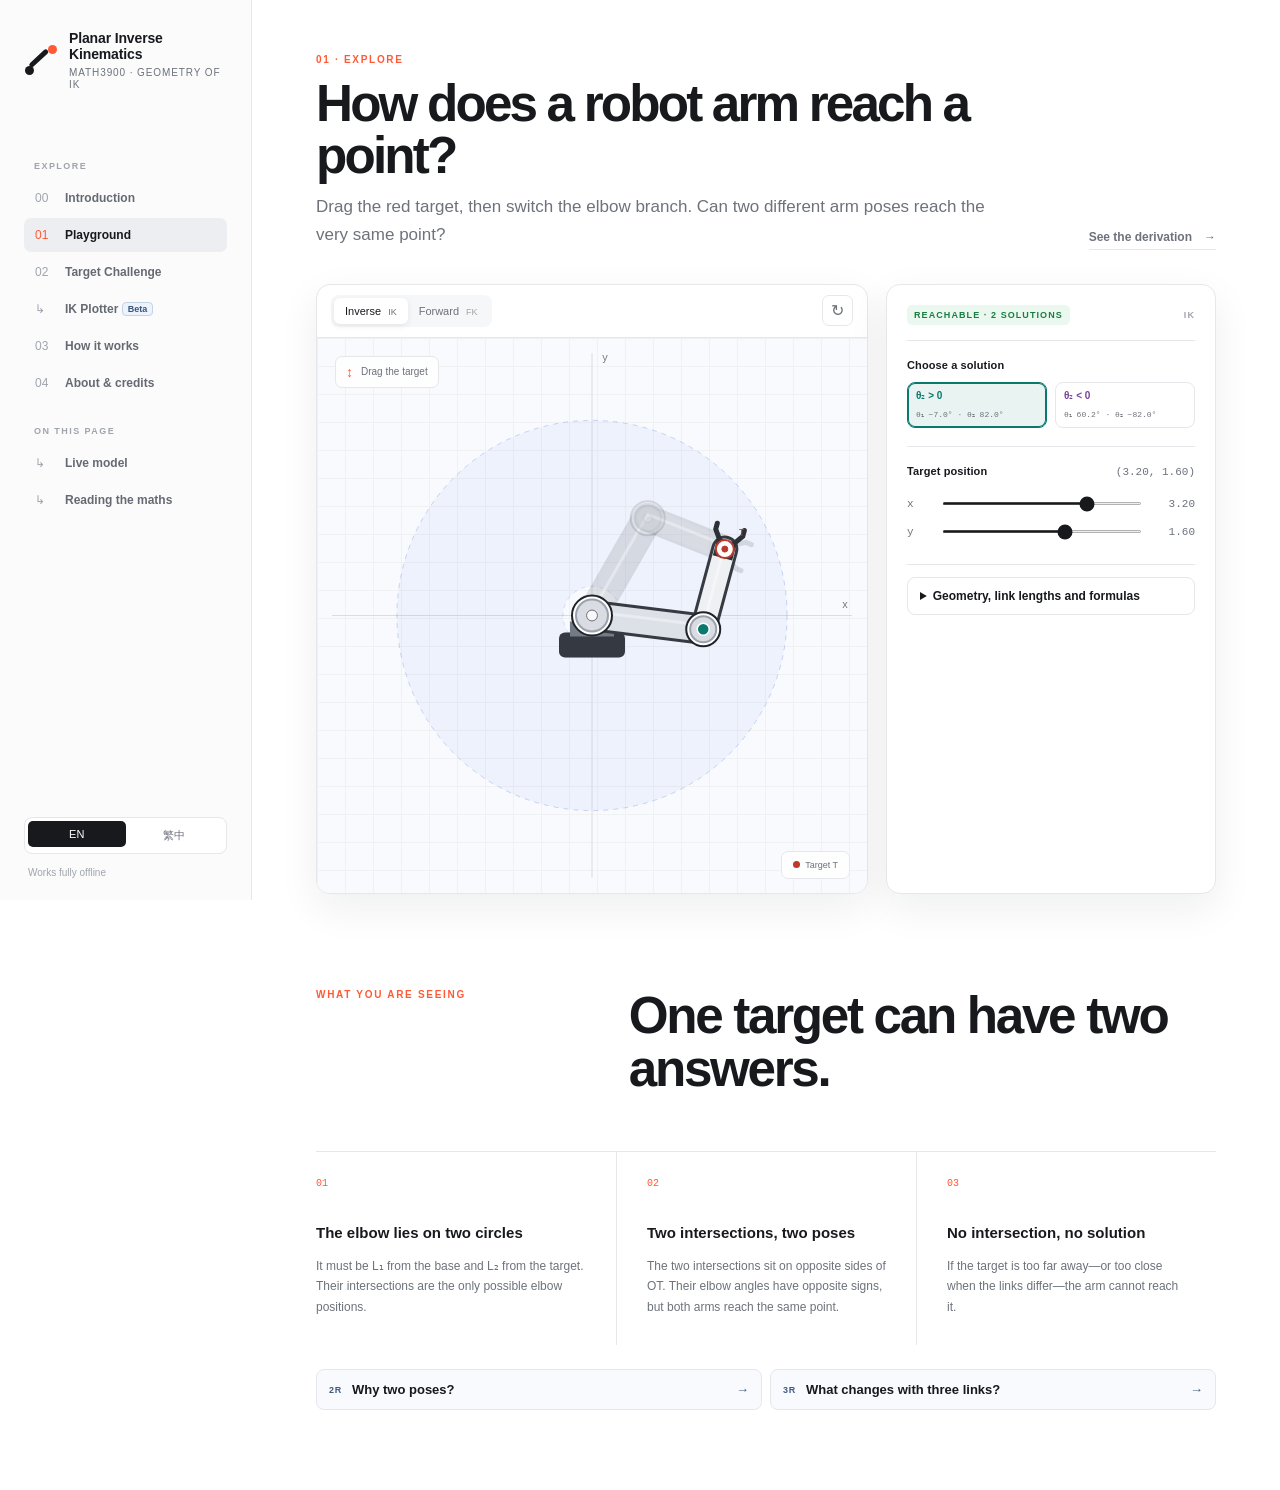
==== commit ac6073e8: "Add IK Plotter Beta alongside the original FK challenge" ====
--- a/index.html
+++ b/index.html
@@ -6,7 +6,7 @@
   <meta name="description" content="An interactive bilingual introduction to forward and inverse kinematics for a 2-DOF planar robot arm.">
   <title>Planar Inverse Kinematics</title>
   <link rel="icon" href="assets/favicon.svg" type="image/svg+xml">
-  <link rel="stylesheet" href="assets/styles.css?v=two-guides">
+  <link rel="stylesheet" href="assets/styles.css?v=ik-plotter-beta">
 </head>
 <body data-page="playground">
   <a class="skip-link" href="#main">Skip to content</a>
@@ -21,6 +21,7 @@
       <a href="introduction.html"><span>00</span><b><span data-lang-en>Introduction</span><span data-lang-zh>導論</span></b></a>
       <a class="active" href="index.html"><span>01</span><b data-i18n="navPlayground">Playground</b></a>
       <a href="game.html"><span>02</span><b><span data-lang-en>Target Challenge</span><span data-lang-zh>目標挑戰</span></b></a>
+      <a href="ik-plotter.html"><span aria-hidden="true">↳</span><b><span data-lang-en>IK Plotter</span><span data-lang-zh>IK 畫圖挑戰</span> <small class="nav-beta">Beta</small></b></a>
       <a href="guide.html"><span>03</span><b data-i18n="navGuide">How it works</b></a>
       <a href="about.html"><span>04</span><b><span data-lang-en>About &amp; credits</span><span data-lang-zh>關於與鳴謝</span></b></a>
       <p data-i18n="navOnPage">ON THIS PAGE</p>
--- a/assets/styles.css
+++ b/assets/styles.css
@@ -704,6 +704,7 @@
 .sidebar-foot { padding-top: 14px; }
 .nav a > span { flex: 0 0 18px; }
 .nav a b span, .nav a.active b span { color: inherit; font-weight: inherit; }
+.nav-beta { display: inline-block; padding: 1px 5px; border: 1px solid #c5d2e4; border-radius: 4px; background: #edf3fc; color: #385579; font-size: 9px; font-weight: 700; vertical-align: 1px; }
 .mobile-top { display: none; }
 .lesson-jumps { display: flex; flex-wrap: wrap; gap: 5px 14px; margin-top: 13px; }
 .lesson-jumps a { color: #385579; font-size: 12px; font-weight: 640; text-underline-offset: 3px; }
